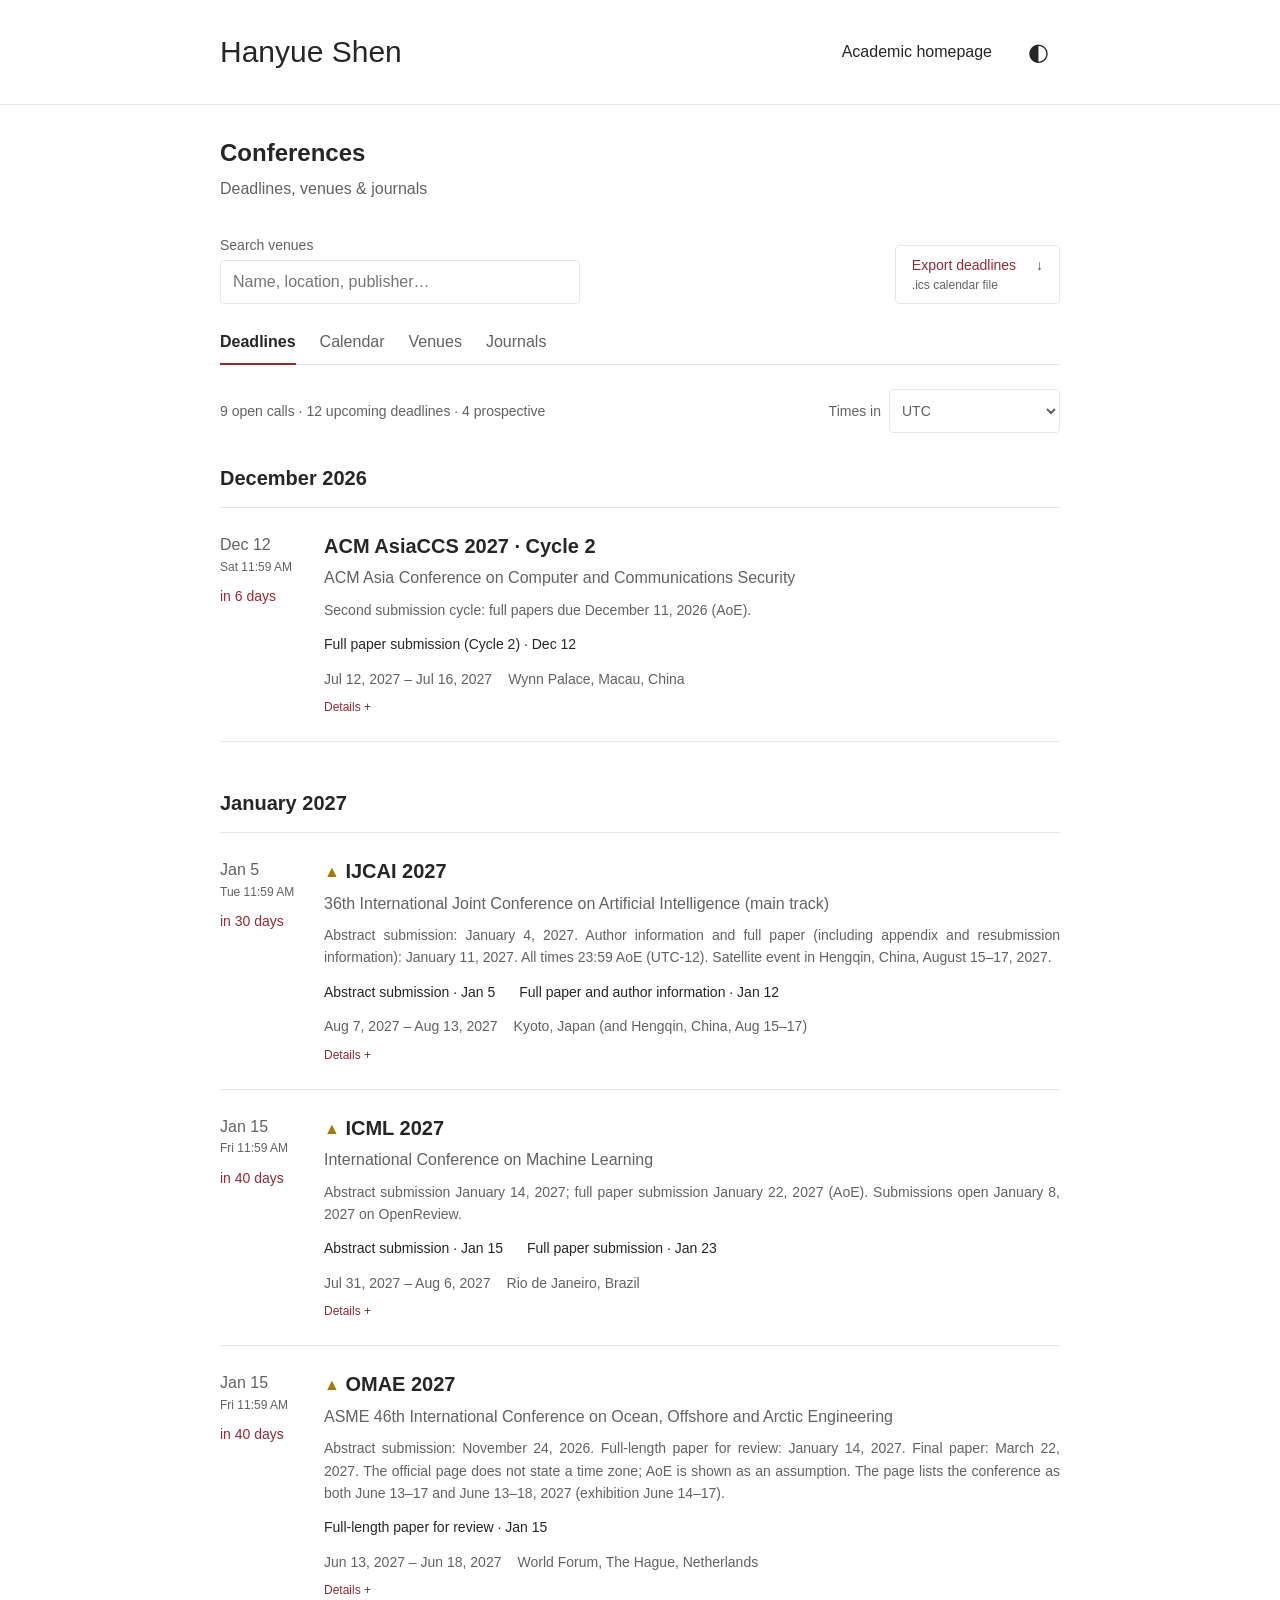
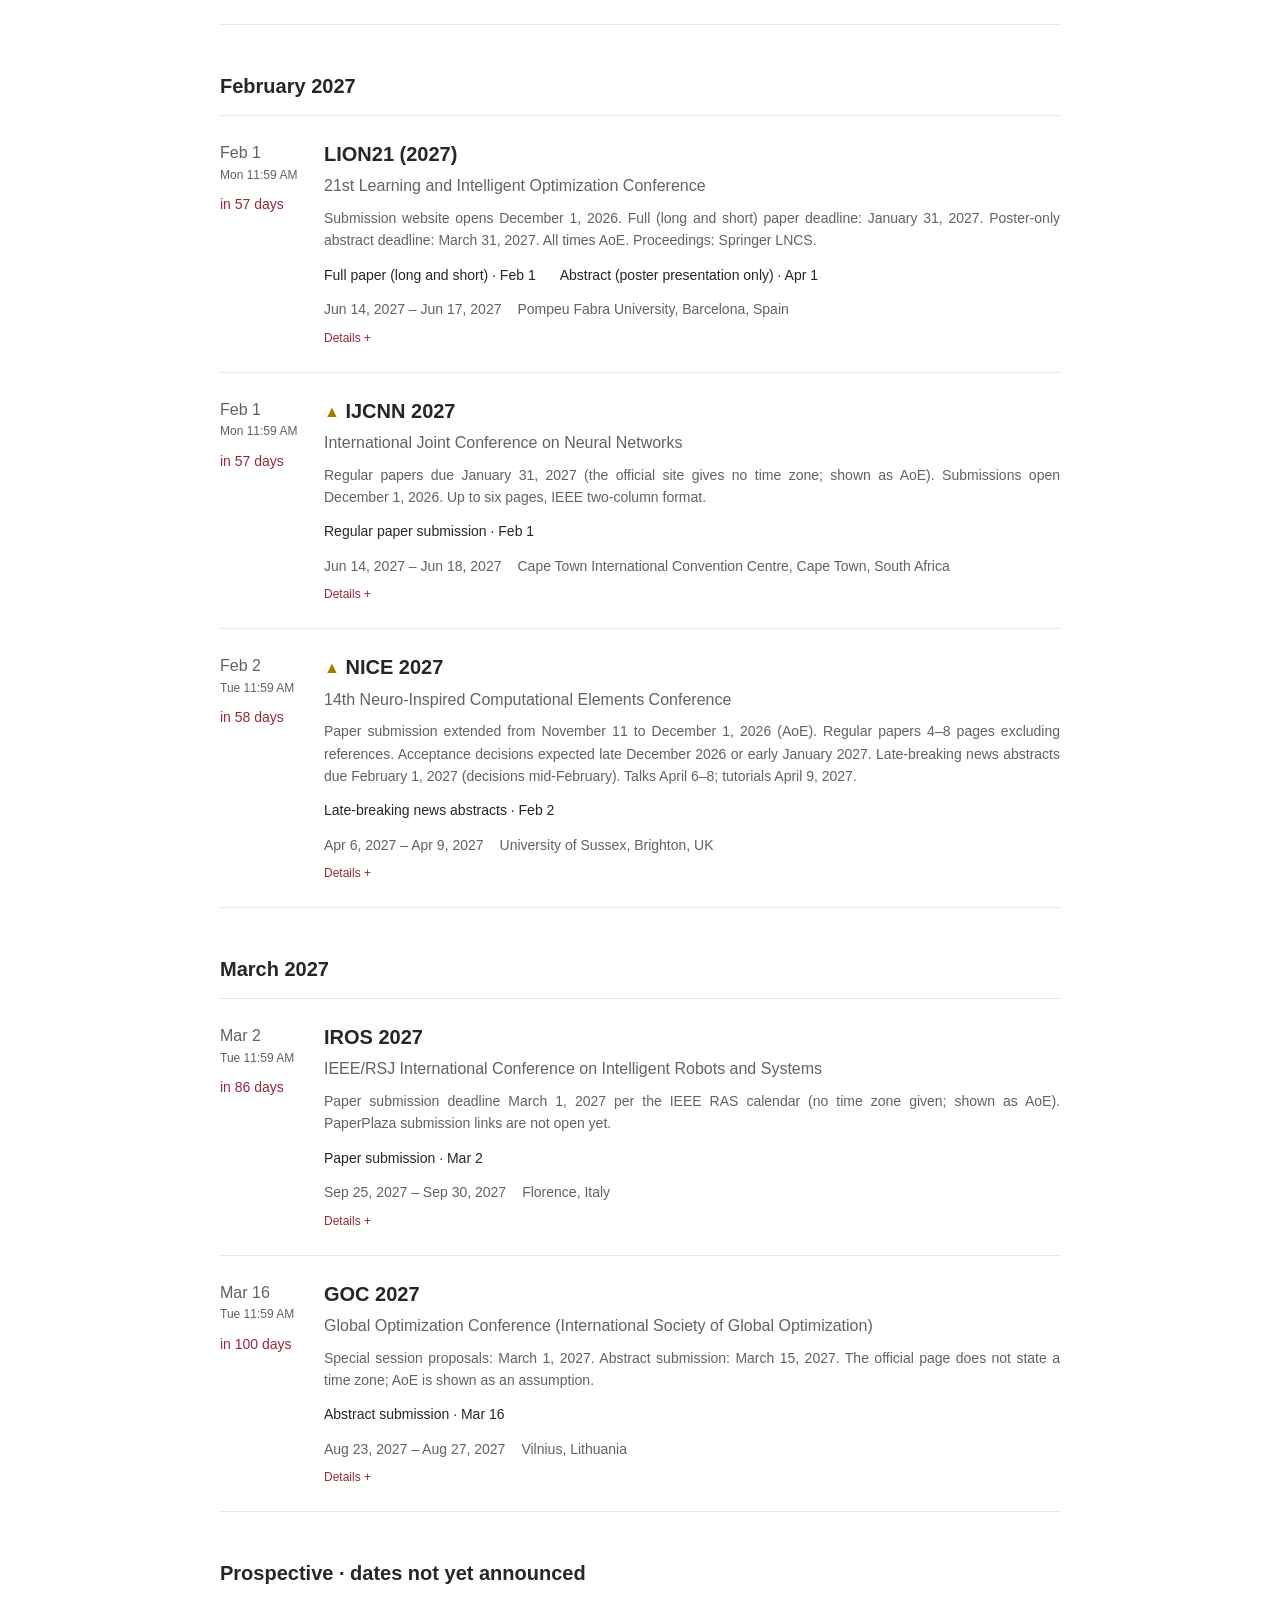
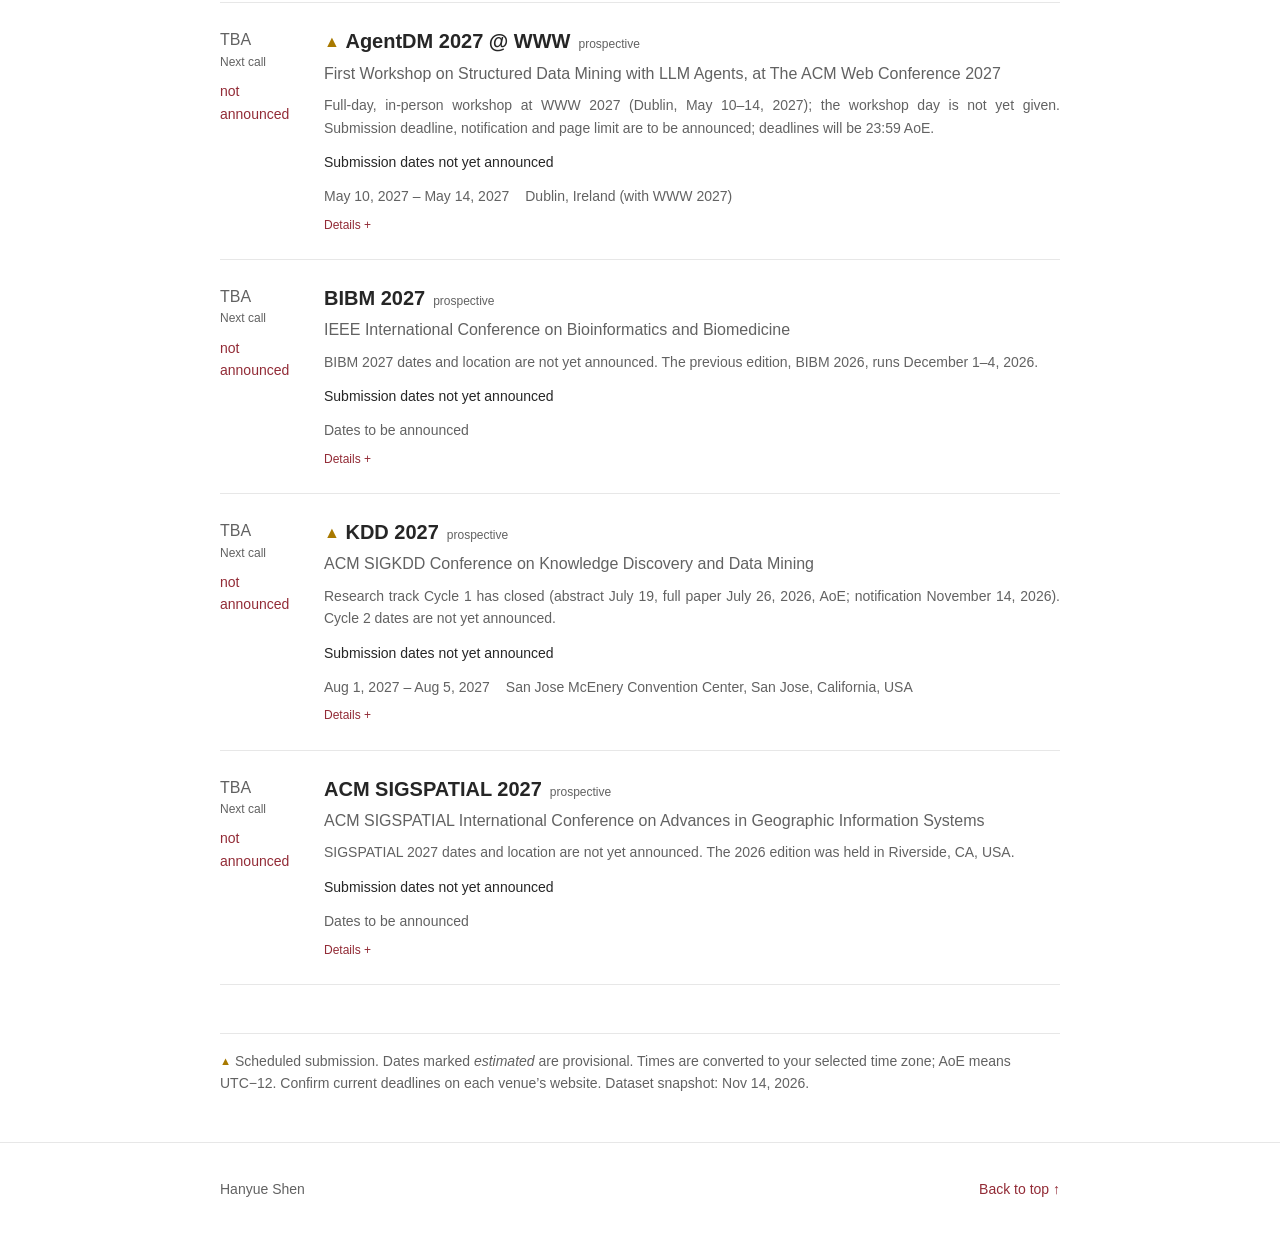
==== conferences/index.html @ 1be2e8c6 "Add ICRA 2027, IROS 2027 and SIGSPATIAL 2027 ICRA 2027 (Seoul, May 24-28, 2027) and IROS 2027 (Flore" ====
<!doctype html>
<html lang="en">
<head>
  <meta charset="utf-8">
  <meta name="viewport" content="width=device-width, initial-scale=1">
  <meta name="robots" content="noindex, nofollow">
  <meta name="description" content="Conference deadlines, a research calendar, and a searchable directory of venues and journals.">
  <title>Conferences · Hanyue Shen</title>
  <link rel="stylesheet" href="../styles.css?v=20261114-26">
  <link rel="stylesheet" href="conferences.css?v=20261114-26">
  <script>try { document.documentElement.dataset.theme = localStorage.getItem('conference-theme') || 'light'; } catch {}</script>
  <script type="module" src="app.js?v=20261114-26"></script>
</head>
<body>
  <a class="skip-link" href="#results">Skip to results</a>
  <header class="site-header">
    <div class="header-inner">
    <a class="site-name" href="../">Hanyue Shen</a>
    <div class="header-actions"><a href="../">Academic homepage</a><button id="theme" class="icon-button" aria-label="Switch to dark mode" title="Change color theme">◐</button></div>
    </div>
  </header>
  <main class="wrap" id="main">
    <div class="page-title"><h1>Conferences</h1><p>Deadlines, venues &amp; journals</p></div>
    <div class="workspace">
      <aside class="directory-controls" aria-label="Search and views">
        <div class="search-control">
        <label class="search-label" for="search">Search venues</label>
        <input id="search" type="search" placeholder="Name, location, publisher…" autocomplete="off">
        </div>
        <nav class="view-tabs" aria-label="Conference views">
          <button data-view="deadlines" aria-pressed="true">Deadlines</button>
          <button data-view="calendar" aria-pressed="false">Calendar</button>
          <button data-view="venues" aria-pressed="false">Venues</button>
          <button data-view="journals" aria-pressed="false">Journals</button>
        </nav>
        <button id="export" class="export-button">Export deadlines <span aria-hidden="true">↓</span><small>.ics calendar file</small></button>
        <p id="export-status" class="small" role="status"></p>
      </aside>
      <section class="results" id="results" aria-label="Conference results" tabindex="-1">
        <div class="result-header"><p id="result-count" role="status">Loading directory…</p><p id="timezone"></p></div>
        <div id="stage"><noscript><p>Enable JavaScript to search this directory and view its calendar.</p></noscript></div>
        <p class="data-note"><span class="planned-mark" aria-hidden="true">▲</span>Scheduled submission. Dates marked <em>estimated</em> are provisional. Times are converted to your selected time zone; AoE means UTC−12. Confirm current deadlines on each venue’s website. <span id="snapshot-date"></span></p>
      </section>
    </div>
  </main>
  <footer class="site-footer"><div class="footer-inner"><span>Hanyue Shen</span><a href="#main">Back to top ↑</a></div></footer>
</body>
</html>
---- styles.css ----
:root {
  --background: #fff;
  --text: #262626;
  --muted: #626262;
  --link: #922b36;
  --link-hover: #621c25;
  --rule: #e7e7e7;
  --accepted: #2e7d4f;
  --accepted-soft: #e6f2ea;
  --bar: #f4e9eb;
  --measure: 840px;
  --font: Optima, Avenir, Calibri, Arial, sans-serif;
  --space-xs: 4px;
  --space-sm: 8px;
  --space-md: 16px;
  --space-lg: 24px;
  --space-xl: 32px;
  --section-gap: 48px;
}

* { box-sizing: border-box; }
html { scroll-padding-top: 32px; }
body {
  margin: 0;
  background: var(--background);
  color: var(--text);
  font-family: var(--font);
  font-size: 17px;
  line-height: 1.6;
  -webkit-font-smoothing: antialiased;
}
a { color: var(--link); text-decoration: none; text-underline-offset: 3px; }
a:hover { color: var(--link-hover); text-decoration: underline; }
a:focus-visible { outline: 2px solid var(--link); outline-offset: 4px; border-radius: 2px; }
p { margin: 0 0 20px; }
strong { font-weight: 600; }
.site-header { border-bottom: 1px solid var(--rule); }
.header-inner {
  width: min(var(--measure), calc(100% - 48px));
  min-height: 104px;
  margin: 0 auto;
  display: flex;
  align-items: center;
  justify-content: space-between;
  gap: 32px;
}
.site-name { color: var(--text); font-size: 30px; line-height: 1.2; white-space: nowrap; }
.site-name:hover { color: var(--text); text-decoration: none; }
nav { display: flex; flex-wrap: wrap; gap: 24px; align-items: center; }
nav a { display: inline-flex; align-items: center; min-height: 44px; color: var(--text); font-size: 16px; }
.content { width: min(var(--measure), calc(100% - 48px)); margin: 0 auto; padding: 32px 0 48px; }
section + section { margin-top: var(--section-gap); }
h2 { margin: 0 0 24px; color: #202020; font-size: 24px; line-height: 1.3; font-weight: 600; }
h3 { margin: 0 0 4px; font-size: 18px; line-height: 1.45; font-weight: 600; }
.about-layout { display: grid; grid-template-columns: 184px minmax(0, 1fr); gap: 40px; align-items: start; padding-top: 8px; }
.profile { text-align: left; font-size: 14px; line-height: 1.6; }
.portrait { display: block; width: 152px; height: 152px; margin: 0 0 var(--space-md); border-radius: 50%; object-fit: cover; }
.affiliation { margin-bottom: 8px; }
.profile-links { margin: 0; white-space: nowrap; }
.profile-links a { display: inline-flex; align-items: center; min-height: 44px; }
.biography p:last-child { margin-bottom: 0; }
.biography p,
.interests > li,
.news-summary,
.news-paper-detail,
.research-entry > p:not(.work-type):not(.resource-links),
.software-list > li {
  text-align: justify;
  text-justify: inter-word;
  hyphens: auto;
}
ul { margin: 0; padding-left: 24px; }
li { padding-left: 0; }
li + li { margin-top: 8px; }
/* Updates timeline: horizontal track, three cards per view, details below. */
.timeline-bar { display: flex; justify-content: space-between; align-items: center; gap: var(--space-md); margin: -8px 0 var(--space-sm); }
.timeline-status { margin: 0; color: var(--muted); font-size: 14px; font-variant-numeric: tabular-nums; }
.timeline-nav { display: flex; gap: var(--space-sm); }
.timeline-arrow { width: 44px; height: 44px; border: 1px solid var(--rule); border-radius: 50%; background: var(--background); color: var(--text); font: inherit; font-size: 22px; line-height: 1; cursor: pointer; transition: border-color .15s, color .15s; }
.timeline-arrow:hover:not(:disabled) { border-color: var(--link); color: var(--link); }
.timeline-arrow:disabled { color: #c4c4c4; cursor: default; }
.timeline-arrow:focus-visible, .timeline-card:focus-visible, .timeline-scroll:focus-visible { outline: 2px solid var(--link); outline-offset: 2px; }
.timeline-scroll { --gap: var(--space-lg); position: relative; overflow-x: auto; scroll-snap-type: x mandatory; scroll-behavior: smooth; overscroll-behavior-x: contain; scrollbar-width: thin; padding-bottom: var(--space-sm); }
.timeline-track { display: flex; gap: var(--gap); list-style: none; margin: 0; padding: 0 0 var(--space-md); }
.timeline-track > li + li { margin-top: 0; }
.timeline-item { position: relative; flex: 0 0 calc((100% - 2 * var(--gap)) / 3); scroll-snap-align: start; padding-top: 22px; }
.timeline-item::before { content: ""; position: absolute; top: 7px; left: 0; right: calc(-1 * var(--gap)); border-top: 2px solid var(--rule); }
.timeline-item:last-child::before { right: 0; }
/* Compact overview strip: linear time, paper milestones, experience bars, view window. */
.overview { display: grid; grid-template-columns: 132px minmax(0, 1fr); column-gap: var(--space-sm); margin: 0 0 30px; }
.ov-labels, .ov-lanes { display: flex; flex-direction: column; gap: 3px; }
.ov-lanes { position: relative; cursor: pointer; touch-action: pan-y; user-select: none; }
.ov-row { position: relative; height: 16px; }
.ov-axis { height: 20px; border-bottom: 1px solid var(--rule); }
.ov-events { height: 24px; }
.ov-label { height: 16px; overflow: hidden; color: var(--muted); font-size: 12px; line-height: 16px; white-space: nowrap; text-overflow: ellipsis; }
.ov-label-axis { height: 20px; }
.ov-labels > .ov-label:nth-child(2) { height: 24px; line-height: 24px; color: var(--text); font-weight: 600; }
.ov-tick { position: absolute; top: 0; bottom: 0; border-left: 1px solid var(--rule); }
.overview.is-dense .ov-tick.is-odd .ov-tick-label { display: none; }
.ov-tick-label { position: absolute; top: 1px; left: 3px; color: var(--muted); font-size: 11px; line-height: 1.4; white-space: nowrap; }
.ov-dot { position: absolute; top: 50%; width: 10px; height: 10px; padding: 0; border: 2px solid var(--muted); border-radius: 50%; background: var(--background); transform: translate(-50%, -50%); cursor: pointer; transition: transform .15s, border-color .15s; z-index: 1; }
.ov-dot::after { content: ""; position: absolute; inset: -6px; }
.ov-dot.in-view { border-color: var(--text); }
.ov-dot.is-accepted { border-color: var(--accepted); background: var(--accepted); }
.ov-dot:hover, .ov-dot:focus-visible { transform: translate(-50%, -50%) scale(1.35); outline: none; }
.ov-dot.is-active { transform: translate(-50%, -50%) scale(1.45); border-color: var(--link); box-shadow: 0 0 0 2px var(--background), 0 0 0 3px var(--link); z-index: 2; }
.ov-dot.is-accepted.is-active { border-color: var(--accepted); box-shadow: 0 0 0 2px var(--background), 0 0 0 3px var(--accepted); }
.ov-bar { position: absolute; top: 3px; height: 10px; border-radius: 5px; background: var(--link); opacity: .55; }
.ov-bar.starts-earlier { border-top-left-radius: 0; border-bottom-left-radius: 0; }
.ov-bar.is-ongoing { border-top-right-radius: 0; border-bottom-right-radius: 0; background: linear-gradient(to right, var(--link) 70%, rgba(146, 43, 54, 0)); }
.ov-today { position: absolute; top: 0; bottom: 0; border-left: 2px dotted var(--link); pointer-events: none; }
.ov-today::after { content: "Today"; position: absolute; bottom: -17px; left: -15px; color: var(--link); font-size: 11px; font-weight: 600; }
.ov-brush { position: absolute; top: 0; bottom: 0; border: 1px solid rgba(146, 43, 54, .35); border-radius: 4px; background: rgba(146, 43, 54, .07); pointer-events: none; transition: left .2s, width .2s; }
.timeline-card { display: flex; flex-direction: column; gap: var(--space-xs); width: 100%; height: 100%; padding: 0 0 var(--space-sm); border: 0; background: none; color: var(--text); font: inherit; text-align: left; cursor: pointer; }
.timeline-dot { position: absolute; top: 2px; left: 0; width: 12px; height: 12px; border: 2px solid var(--muted); border-radius: 50%; background: var(--background); transition: background .15s, border-color .15s, transform .15s; }
.timeline-date { color: var(--muted); font-size: 14px; font-variant-numeric: tabular-nums; }
.timeline-title { font-size: 16px; font-weight: 600; line-height: 1.4; }
.timeline-excerpt { display: -webkit-box; -webkit-box-orient: vertical; -webkit-line-clamp: 3; overflow: hidden; color: var(--muted); font-size: 14px; line-height: 1.5; }
.timeline-more { margin-top: auto; padding-top: var(--space-xs); color: var(--link); font-size: 14px; }
.timeline-card:hover .timeline-title { color: var(--link-hover); }
.timeline-card:hover .timeline-dot { border-color: var(--link); }
.timeline-card.is-active .timeline-dot { border-color: var(--link); background: var(--link); transform: scale(1.15); }
.timeline-card.is-active .timeline-title { color: var(--link); }
.timeline-card.is-active .timeline-more { visibility: hidden; }
.timeline-card.is-accepted .timeline-dot { top: -1px; width: 18px; height: 18px; border-color: var(--accepted); background: var(--accepted); color: #fff; font-size: 11px; font-weight: 700; line-height: 14px; text-align: center; }
.timeline-card.is-accepted.is-active .timeline-dot { background: var(--accepted); box-shadow: 0 0 0 3px var(--background), 0 0 0 5px var(--accepted); transform: none; }
.accepted-badge { display: inline-flex; align-items: center; gap: 4px; padding: 1px 8px; border-radius: 999px; background: var(--accepted-soft); color: var(--accepted); font-size: 13px; font-weight: 600; }
.accepted-badge::before { content: "✓"; }
.timeline-card.is-scheduled .timeline-dot { border-style: dashed; }
.timeline-card.is-scheduled .timeline-date::after { content: " · scheduled"; }
.ov-dot.is-scheduled { border-style: dashed; background: transparent; }
.scheduled-badge { display: inline-flex; align-items: center; padding: 1px 8px; border: 1px dashed var(--muted); border-radius: 999px; color: var(--muted); font-size: 13px; font-weight: 600; }
.timeline-detail { margin-top: var(--space-sm); padding-top: var(--space-lg); border-top: 1px solid var(--rule); }
.news-date { color: var(--muted); font-size: 14px; font-variant-numeric: tabular-nums; white-space: nowrap; }
.news-body { min-width: 0; }
.news-header { display: flex; flex-wrap: wrap; justify-content: space-between; align-items: center; gap: 0 var(--space-md); min-height: 44px; margin-bottom: var(--space-xs); }
.news-heading { display: flex; flex-wrap: wrap; align-items: baseline; gap: 0 var(--space-md); }
.news-header h3 { margin: 0; font-size: 20px; line-height: 1.4; }
.news-header > a { display: inline-flex; align-items: center; min-height: 44px; font-size: 14px; white-space: nowrap; }
.news-summary { margin: 0; font-size: 16px; }
.news-paper { margin-top: var(--space-md); padding-left: var(--space-md); border-left: 2px solid var(--rule); }
.news-figure { margin: var(--space-md) 0 0; }
.news-figure img { display: block; width: 100%; height: auto; border-radius: 4px; }
.news-figure figcaption { margin-top: var(--space-xs); color: var(--muted); font-size: 14px; }
.news-paper + .news-paper { margin-top: var(--space-lg); }
.news-paper-title { margin: 0; font-size: 16px; font-weight: 600; line-height: 1.5; }
.news-paper-detail { margin: var(--space-xs) 0 0; font-size: 15px; }
.news-paper-reference { margin: var(--space-xs) 0 0; color: var(--muted); font-size: 14px; }
.news-doi { margin: var(--space-sm) 0 0; font-size: 14px; color: var(--muted); overflow-wrap: anywhere; }
.news-resources { display: flex; flex-wrap: wrap; column-gap: var(--space-lg); row-gap: 0; list-style: none; padding: 0; margin: 0; }
.news-resources > li, .news-resources > li + li { margin: 0; padding: 0; }
.news-resources a { display: inline-flex; align-items: center; min-height: 44px; font-size: 14px; }
.news-empty { color: var(--muted); margin: 0; }
.research-entry + .research-entry { margin-top: var(--space-xl); }
.work-type { color: var(--muted); font-size: 15px; margin: 0 0 8px; }
.research-entry > p:not(.work-type) { margin-bottom: 8px; }
.resource-links { font-size: 16px; }
.resource-links a { display: inline-flex; align-items: center; min-height: 44px; }
.software-list li + li { margin-top: 12px; }
.contact-list { margin: 0; }
.contact-list > div { display: flex; gap: 16px; margin: 0 0 8px; }
.contact-list dt { flex: 0 0 104px; }
.contact-list dd { margin: 0; overflow-wrap: anywhere; }
.site-footer { border-top: 1px solid var(--rule); color: var(--muted); font-size: 14px; }
.site-footer > div { width: min(var(--measure), calc(100% - 48px)); margin: 0 auto; padding: 24px 0 32px; }
.visually-hidden { position: absolute; width: 1px; height: 1px; padding: 0; margin: -1px; overflow: hidden; clip-path: inset(50%); white-space: nowrap; border: 0; }
.skip-link { position: fixed; top: 8px; left: 8px; transform: translateY(-160%); padding: 8px 16px; background: var(--background); border: 1px solid var(--link); z-index: 2; }
.skip-link:focus { transform: translateY(0); }

@media (max-width: 640px) {
  body { font-size: 16px; }
  .header-inner { min-height: 0; flex-direction: column; align-items: flex-start; gap: 8px; padding: 24px 0 8px; }
  .site-name { font-size: 28px; }
  nav { column-gap: 16px; row-gap: 0; }
  nav a { font-size: 15px; }
  .content { padding-top: 24px; }
  .about-layout { grid-template-columns: 1fr; gap: 24px; padding-top: 0; }
  .profile { display: grid; grid-template-columns: 96px minmax(0, 1fr); column-gap: 16px; text-align: left; align-items: center; }
  .portrait { width: 96px; height: 96px; grid-row: 1 / 3; margin: 0; }
  .affiliation { margin: 0; font-size: 13px; }
  .profile-links { font-size: 14px; }
  h2 { margin-bottom: 20px; font-size: 23px; }
  section + section { margin-top: 32px; }
  .timeline-scroll { --gap: var(--space-md); }
  .overview { grid-template-columns: 84px minmax(0, 1fr); }
  .ov-label { font-size: 11px; }
  .timeline-item { flex-basis: 78%; }
  .news-header { display: block; }
  .news-header h3 { font-size: 18px; }
  .news-paper { padding-left: var(--space-sm); }
  .news-resources { column-gap: var(--space-md); }
  .contact-list > div { flex-direction: column; gap: 0; margin-bottom: 16px; }
  .contact-list dt { flex: auto; color: var(--muted); font-size: 14px; }
  .resource-links a, .contact-list dd a { display: inline-flex; align-items: center; min-height: 44px; }
}

@media print {
  body { font-size: 11pt; }
  .header-inner, .content, .site-footer > div { width: 100%; }
  .header-inner { min-height: 64px; }
  nav, .skip-link { display: none; }
  section + section { margin-top: 24px; }
  .research-entry, .timeline-detail, .contact-list { break-inside: avoid; }
  .timeline-bar { display: none; }
  .timeline-scroll { overflow: visible; }
  .timeline-track { flex-wrap: wrap; }
  .overview { display: none; }
  a { color: var(--text); text-decoration: underline; }
}
---- conferences/conferences.css ----
/* Shared typography, palette, and page width come from ../styles.css. */
:root {
  color-scheme: light;
  --bg: var(--background); --ink: var(--text); --line: var(--rule);
  --accent: var(--link); --soft: #f6f6f6; --hover: #fafafa;
  --s1: 4px; --s2: 8px; --s3: 12px; --s4: 16px;
  --s5: 24px; --s6: 32px; --s7: 48px; --s8: 64px;
  --gold: #a87900;
}
:root[data-theme="dark"] {
  color-scheme: dark;
  --background: #1c1c1c; --text: #e7e7e7; --muted: #b4b4b4;
  --rule: #414141; --link: #e7a2a8; --link-hover: #f0c2c6;
  --soft: #282828; --hover: #242424;
  --gold: #e0b43c;
}
.planned-mark { color: var(--gold); margin-right: 0.35em; font-size: 0.8em; vertical-align: 0.08em; }
button, input, select { font: inherit; color: inherit; }
button { cursor: pointer; background: none; border: 0; }
button:disabled { opacity: .45; cursor: default; }
button, select, input[type="search"] { min-height: 44px; }
button:focus-visible, input:focus-visible, select:focus-visible, summary:focus-visible { outline: 2px solid var(--accent); outline-offset: 4px; }
[hidden] { display: none !important; }
.wrap { width: min(var(--measure), calc(100% - 48px)); margin-inline: auto; }
.header-actions { display: flex; align-items: center; gap: var(--s5); font-size: 16px; }
.header-actions > a { display: inline-flex; align-items: center; min-height: 44px; color: var(--ink); }
.icon-button { width: 44px; font-size: 24px; border-radius: 50%; }
.icon-button:hover { background: var(--soft); }
.page-title { padding: var(--s6) 0; }
h1 { margin: 0 0 var(--s2); font-size: 24px; line-height: 1.3; font-weight: 600; }
.page-title p { margin: 0; color: var(--muted); font-size: 16px; }
.workspace { min-width: 0; }
.directory-controls { display: grid; grid-template-columns: minmax(0,1fr) auto; gap: var(--s4) var(--s5); align-items: end; }
.search-control { max-width: 360px; min-width: 0; }
.search-label { display: block; color: var(--muted); font-size: 14px; margin-bottom: var(--s1); }
input[type="search"] { width: 100%; min-width: 0; background: var(--bg); border: 1px solid var(--line); border-radius: 4px; padding: var(--s2) var(--s3); font-size: 16px; }
.view-tabs { grid-row: 2; grid-column: 1 / -1; display: flex; flex-wrap: wrap; gap: var(--s5); border-bottom: 1px solid var(--line); }
.view-tabs button { position: relative; padding: 0; color: var(--muted); font-size: 16px; }
.view-tabs button[aria-pressed="true"] { color: var(--ink); font-weight: 600; }
.view-tabs button[aria-pressed="true"]::after { content: ''; position: absolute; height: 2px; bottom: -1px; inset-inline: 0; background: var(--accent); }
.text-button { padding: 0; color: var(--accent); text-decoration: underline; text-underline-offset: 4px; }
.export-button { grid-row: 1; grid-column: 2; border: 1px solid var(--line); border-radius: 4px; padding: var(--s2) var(--s4); color: var(--accent); text-align: left; font-size: 14px; }
.export-button:hover { border-color: var(--accent); }
.export-button > span { margin-left: var(--s4); }
.export-button small { display: block; color: var(--muted); font-size: 12px; }
#export-status { grid-column: 1 / -1; margin: 0; }
#export-status:empty { display: none; }
.small { color: var(--muted); font-size: 14px; }
.results { padding: var(--s5) 0 var(--s7); min-width: 0; }
.result-header { display: flex; flex-wrap: wrap; align-items: center; justify-content: space-between; gap: var(--s2) var(--s4); margin-bottom: var(--s6); }
.result-header p { margin: 0; color: var(--muted); font-size: 14px; }
#timezone { display: flex; align-items: center; gap: var(--s2); }
#timezone select { max-width: 224px; min-width: 0; background: var(--bg); border: 1px solid var(--line); border-radius: 4px; padding: var(--s2); font-size: 14px; }
h2 { color: var(--ink); font-size: 20px; line-height: 1.3; font-weight: 600; }
.month-heading { margin: var(--s7) 0 0; padding-bottom: var(--s4); border-bottom: 1px solid var(--line); }
.month-heading:first-child { margin-top: 0; }
.entry { border-bottom: 1px solid var(--line); }
.entry > summary { display: grid; grid-template-columns: 80px minmax(0,1fr); gap: var(--s3) var(--s5); padding: var(--s5) 0; cursor: pointer; list-style: none; }
.entry > summary::-webkit-details-marker { display: none; }
.entry > summary:hover, .entry[open] > summary { background: var(--hover); }
.deadline-date { grid-row: 1 / 4; color: var(--muted); font-size: 16px; line-height: 1.6; font-variant-numeric: tabular-nums; }
.deadline-time { display: block; font-size: 12px; }
.countdown { display: block; margin-top: var(--s2); font-size: 14px; color: var(--accent); }
.venue-identity, .milestones, .event-meta { grid-column: 2; min-width: 0; }
.venue-name { display: inline; font-size: 20px; line-height: 1.4; font-weight: 600; }
.venue-full { display: block; color: var(--muted); font-size: 16px; margin-top: var(--s1); }
.venue-identity > p { margin: var(--s2) 0 0; text-align: justify; text-justify: inter-word; hyphens: auto; }
.estimate { margin-left: var(--s2); color: var(--muted); font-size: 12px; font-weight: 400; white-space: nowrap; }
.milestones { display: flex; flex-wrap: wrap; gap: var(--s1) var(--s5); font-size: 14px; }
.event-meta { color: var(--muted); font-size: 14px; }
.event-meta em { display: inline; margin-left: var(--s4); font-style: normal; }
.expand-hint { display: block; margin-top: var(--s2); color: var(--accent); font-size: 12px; }
.entry[open] .expand-hint { display: none; }
.entry-details { padding: 0 0 var(--s5) 104px; }
.detail-links { display: flex; flex-wrap: wrap; gap: 0 var(--s5); font-size: 14px; }
.detail-links a, .detail-links button { display: inline-flex; align-items: center; min-height: 44px; padding: 0; color: var(--accent); }
.detail-table { width: 100%; border-collapse: collapse; margin-bottom: var(--s2); font-size: 14px; text-align: left; }
.detail-table th, .detail-table td { padding: var(--s3) var(--s3) var(--s3) 0; border-bottom: 1px solid var(--line); vertical-align: top; }
.detail-table th { color: var(--muted); font-weight: 400; }
.detail-table .closed { color: var(--muted); }
.detail-status { margin: var(--s2) 0; color: var(--muted); font-size: 14px; }
.directory-entry { padding: var(--s5) 0; border-bottom: 1px solid var(--line); }
.directory-entry:first-child { padding-top: 0; }
.directory-entry h2 { margin: 0; font-size: 20px; }
.directory-entry > p { margin: var(--s2) 0; }
.edition-list { display: grid; gap: var(--s3); margin-top: var(--s4); }
.edition-line { display: flex; flex-wrap: wrap; align-items: baseline; gap: 0 var(--s4); font-size: 14px; }
.edition-line a { display: inline-flex; align-items: center; min-height: 44px; }
.edition-line span, .journal-meta { color: var(--muted); font-size: 14px; }
.calendar-toolbar { display: flex; flex-wrap: wrap; align-items: center; justify-content: space-between; gap: var(--s3); margin-bottom: var(--s5); }
.calendar-toolbar h2 { margin: 0; font-size: 24px; }
.calendar-controls { display: flex; gap: var(--s2); }
.calendar-controls button { min-width: 44px; padding: var(--s2) var(--s3); border: 1px solid var(--line); border-radius: 4px; }
.calendar-grid { display: grid; grid-template-columns: repeat(7,minmax(0,1fr)); border-left: 1px solid var(--line); border-top: 1px solid var(--line); }
.weekday { padding: var(--s3) 0; text-align: center; font-size: 12px; background: var(--soft); }
.calendar-day { min-width: 0; min-height: 96px; padding: var(--s2); border-right: 1px solid var(--line); border-bottom: 1px solid var(--line); font-size: 14px; }
.calendar-day.outside { background: var(--hover); color: var(--muted); }
.calendar-day.today > .day-number { color: var(--bg); background: var(--accent); padding: var(--s1); border-radius: 4px; }
.calendar-event { display: block; margin-top: var(--s1); padding: var(--s1) 0; color: var(--accent); font-size: 12px; line-height: 1.3; overflow-wrap: anywhere; }
.calendar-event.conference-event { color: var(--muted); border-left: 2px solid var(--muted); padding-left: var(--s1); }
.calendar-legend { margin: var(--s3) 0 var(--s5); color: var(--muted); font-size: 14px; }
.calendar-legend span { color: var(--accent); }
.agenda { list-style: none; padding: 0; }
.agenda li { display: grid; grid-template-columns: 104px minmax(0,1fr); gap: var(--s4); margin: 0; padding: var(--s3) 0; border-bottom: 1px solid var(--line); font-size: 14px; }
.agenda li > time { color: var(--muted); font-variant-numeric: tabular-nums; }
.agenda .agenda-kind { margin-left: var(--s2); color: var(--muted); }
.agenda a, .directory-entry h2 a { display: inline-flex; align-items: center; min-height: 44px; }
.empty { padding: var(--s7) var(--s4); border: 1px dashed var(--line); text-align: center; }
.empty h2 { margin: 0 0 var(--s2); }
.empty p { margin-bottom: var(--s4); }
.data-note { margin: var(--s7) 0 0; padding-top: var(--s4); border-top: 1px solid var(--line); color: var(--muted); font-size: 14px; }
.site-footer .footer-inner { display: flex; justify-content: space-between; align-items: center; gap: var(--s5); }
.footer-inner a { display: inline-flex; align-items: center; min-height: 44px; }
@media (max-width: 640px) {
  .header-actions { width: 100%; justify-content: space-between; font-size: 15px; }
  .page-title { padding: var(--s5) 0; }
  .directory-controls { grid-template-columns: 1fr; gap: var(--s4); }
  .search-control { max-width: none; }
  .export-button { grid-row: 3; grid-column: 1; justify-self: start; }
  .export-button small { display: inline; margin-left: var(--s3); }
  .view-tabs { justify-content: space-between; gap: var(--s2); }
  .view-tabs button { font-size: 15px; }
  .result-header { align-items: start; margin-bottom: var(--s5); }
  .entry > summary { grid-template-columns: minmax(0,1fr); gap: var(--s3); }
  .deadline-date { grid-row: auto; font-size: 14px; }
  .deadline-time, .countdown { display: inline; margin-left: var(--s3); }
  .venue-identity, .milestones, .event-meta { grid-column: 1; }
  .venue-name { font-size: 18px; }
  .venue-full { font-size: 15px; }
  .event-meta em { display: block; margin-left: 0; }
  .entry-details { padding-left: 0; }
  .detail-table { table-layout: fixed; font-size: 12px; }
  .detail-table th:nth-child(1) { width: 28%; }
  .detail-table th:nth-child(2) { width: 32%; }
  .detail-table th:nth-child(3) { width: 40%; }
  .detail-table td, .detail-table th { overflow-wrap: anywhere; }
  .calendar-day { min-height: 72px; padding: var(--s1); }
  .calendar-event { font-size: 10px; }
  .agenda li { grid-template-columns: 80px minmax(0,1fr); }
}
@media (prefers-reduced-motion: no-preference) {
  button, a, summary { transition: color .15s, background-color .15s, border-color .15s; }
}
@media print {
  .wrap { width: 100%; }
  .directory-controls, .header-actions, .calendar-controls { display: none; }
  .entry, .directory-entry { break-inside: avoid; }
}
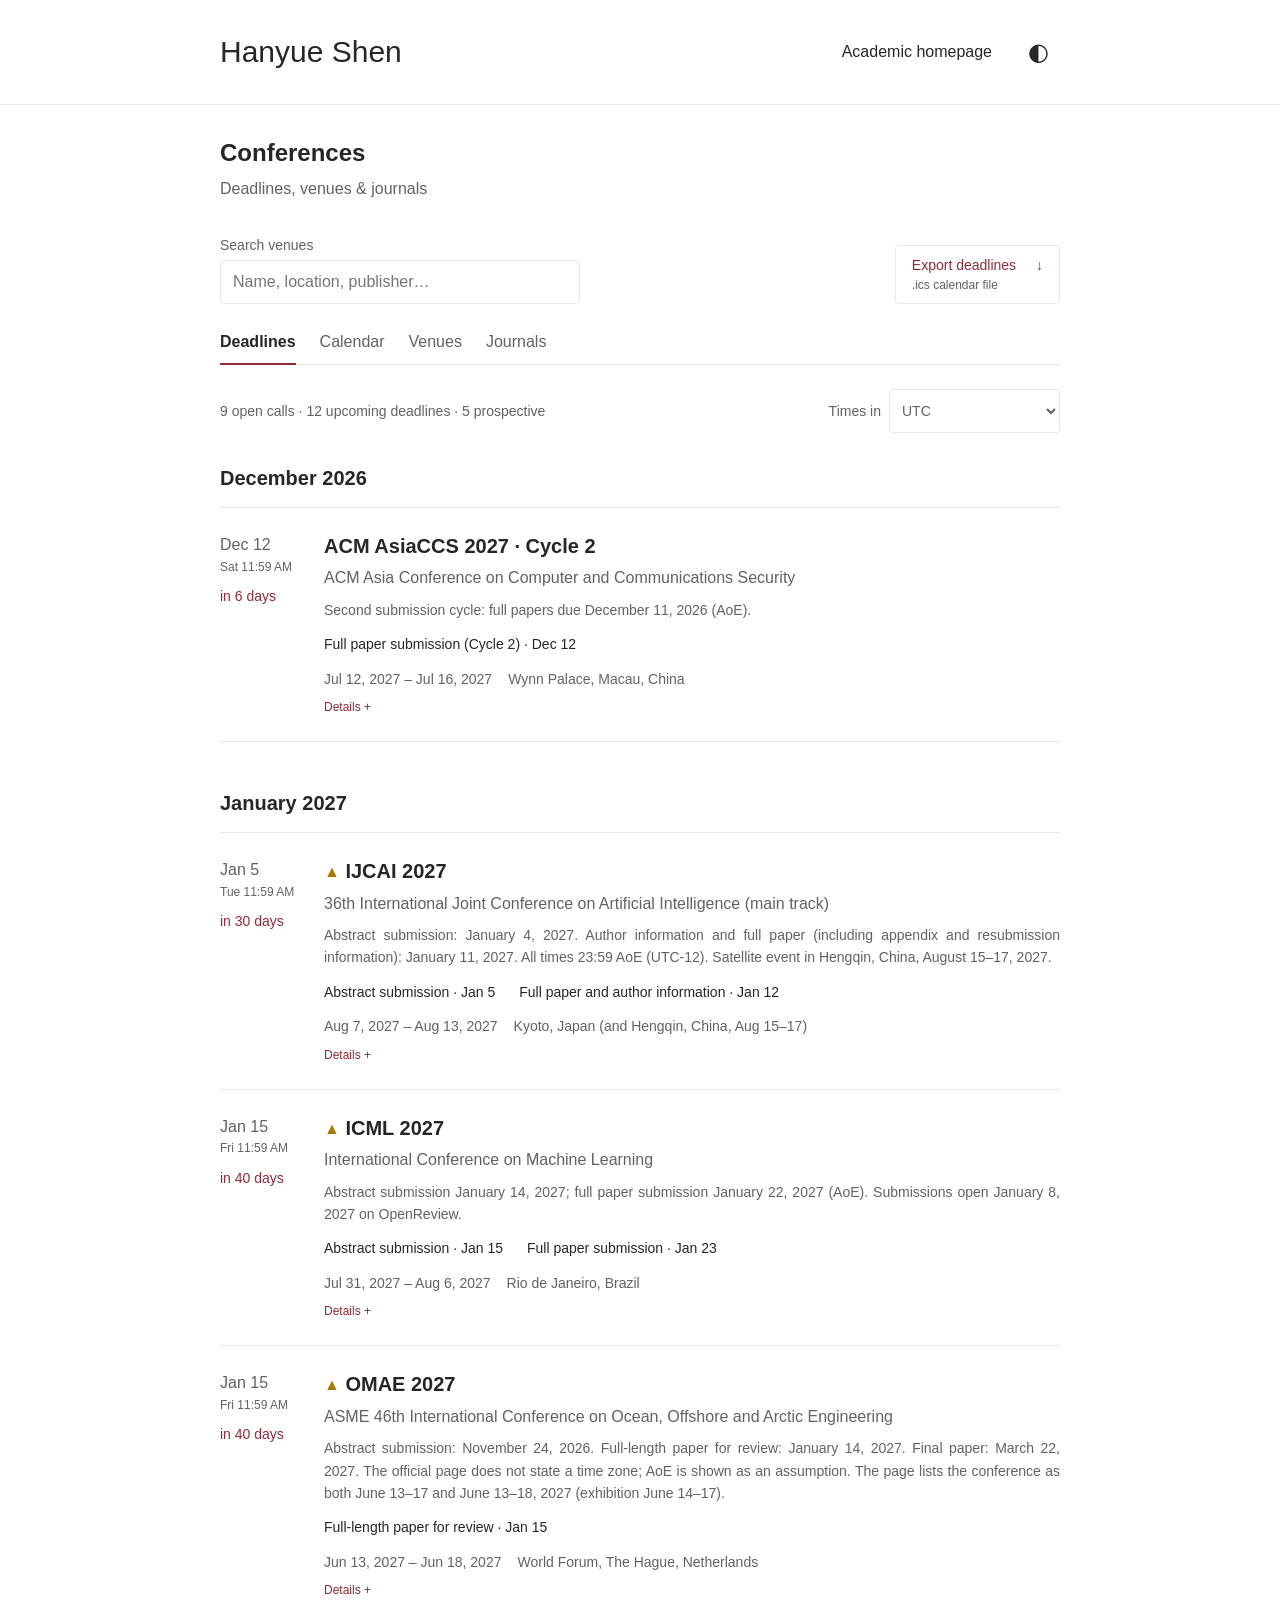
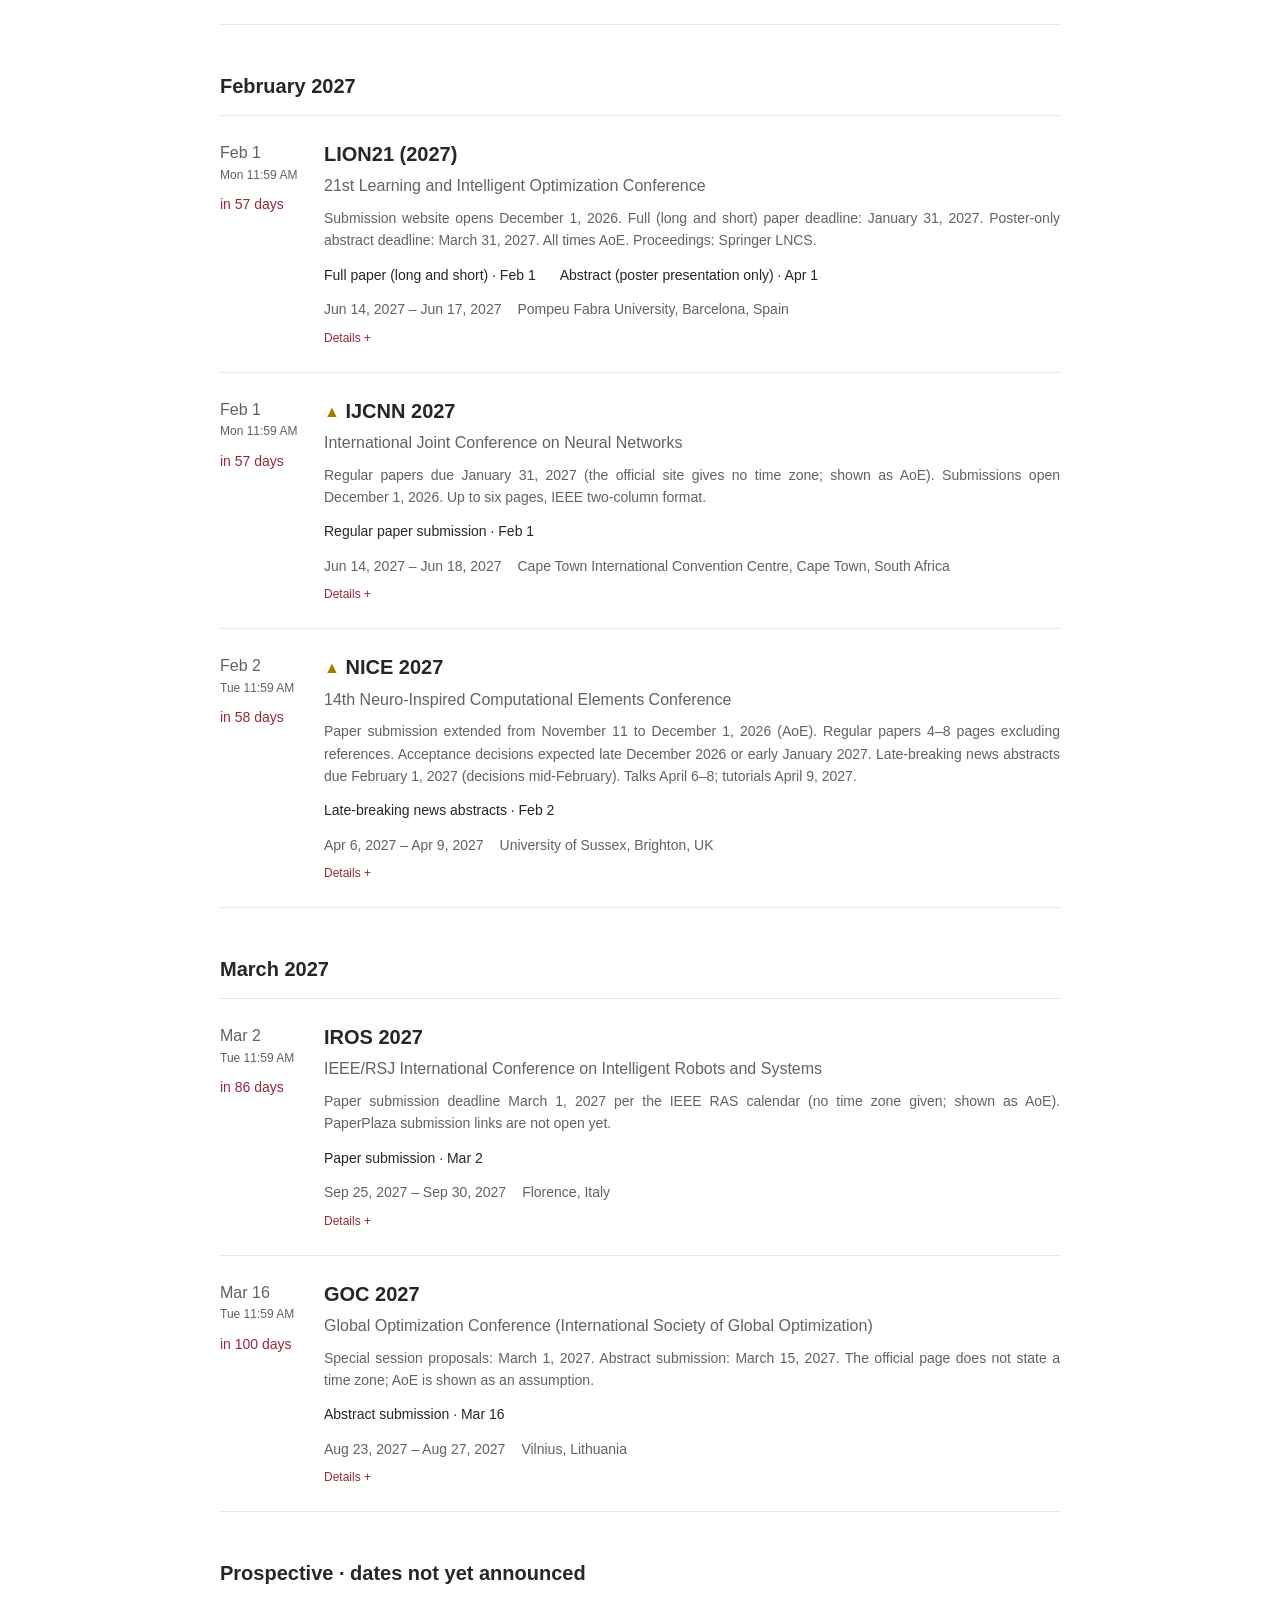
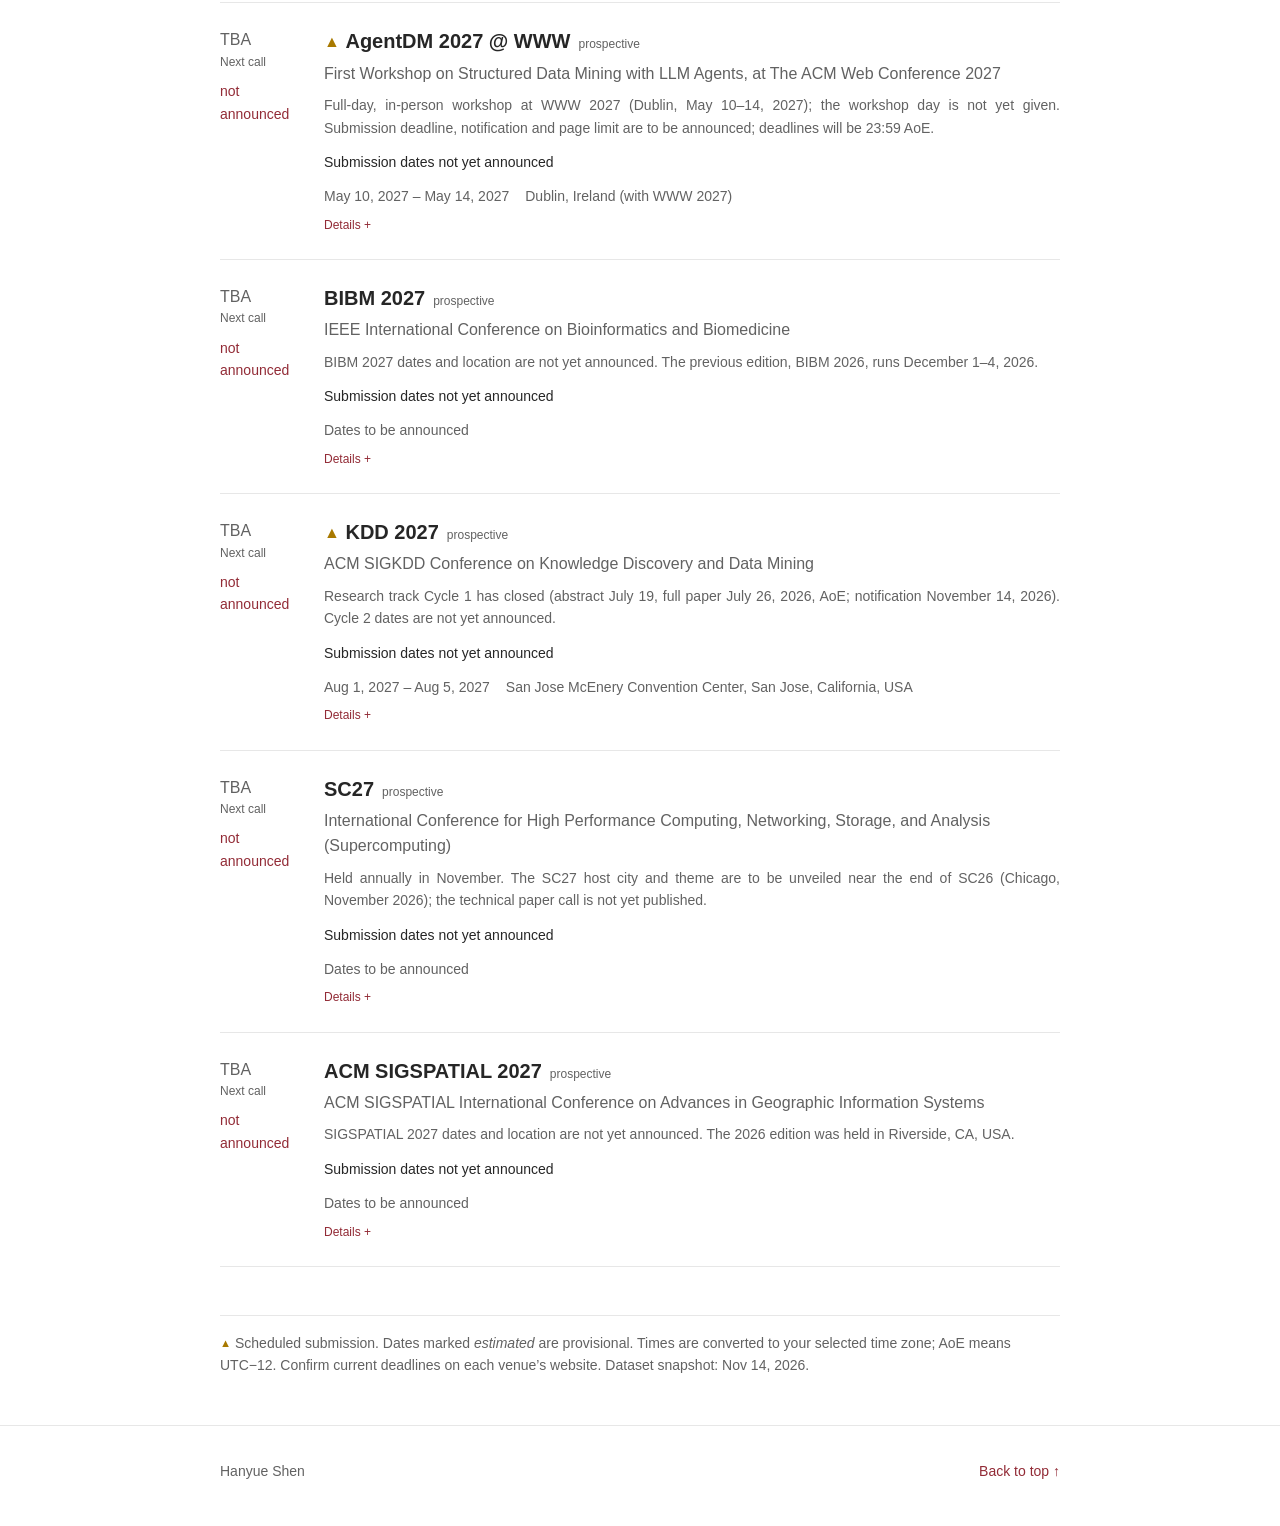
==== commit eeb5e05e: "Add SC27 as a prospective conference Co-Authored-By: Claude Opus 5.5 <noreply@anthropic.com>" ====
--- a/conferences/index.html
+++ b/conferences/index.html
@@ -6,10 +6,10 @@
   <meta name="robots" content="noindex, nofollow">
   <meta name="description" content="Conference deadlines, a research calendar, and a searchable directory of venues and journals.">
   <title>Conferences · Hanyue Shen</title>
-  <link rel="stylesheet" href="../styles.css?v=20261114-26">
-  <link rel="stylesheet" href="conferences.css?v=20261114-26">
+  <link rel="stylesheet" href="../styles.css?v=20261114-29">
+  <link rel="stylesheet" href="conferences.css?v=20261114-29">
   <script>try { document.documentElement.dataset.theme = localStorage.getItem('conference-theme') || 'light'; } catch {}</script>
-  <script type="module" src="app.js?v=20261114-26"></script>
+  <script type="module" src="app.js?v=20261114-29"></script>
 </head>
 <body>
   <a class="skip-link" href="#results">Skip to results</a>
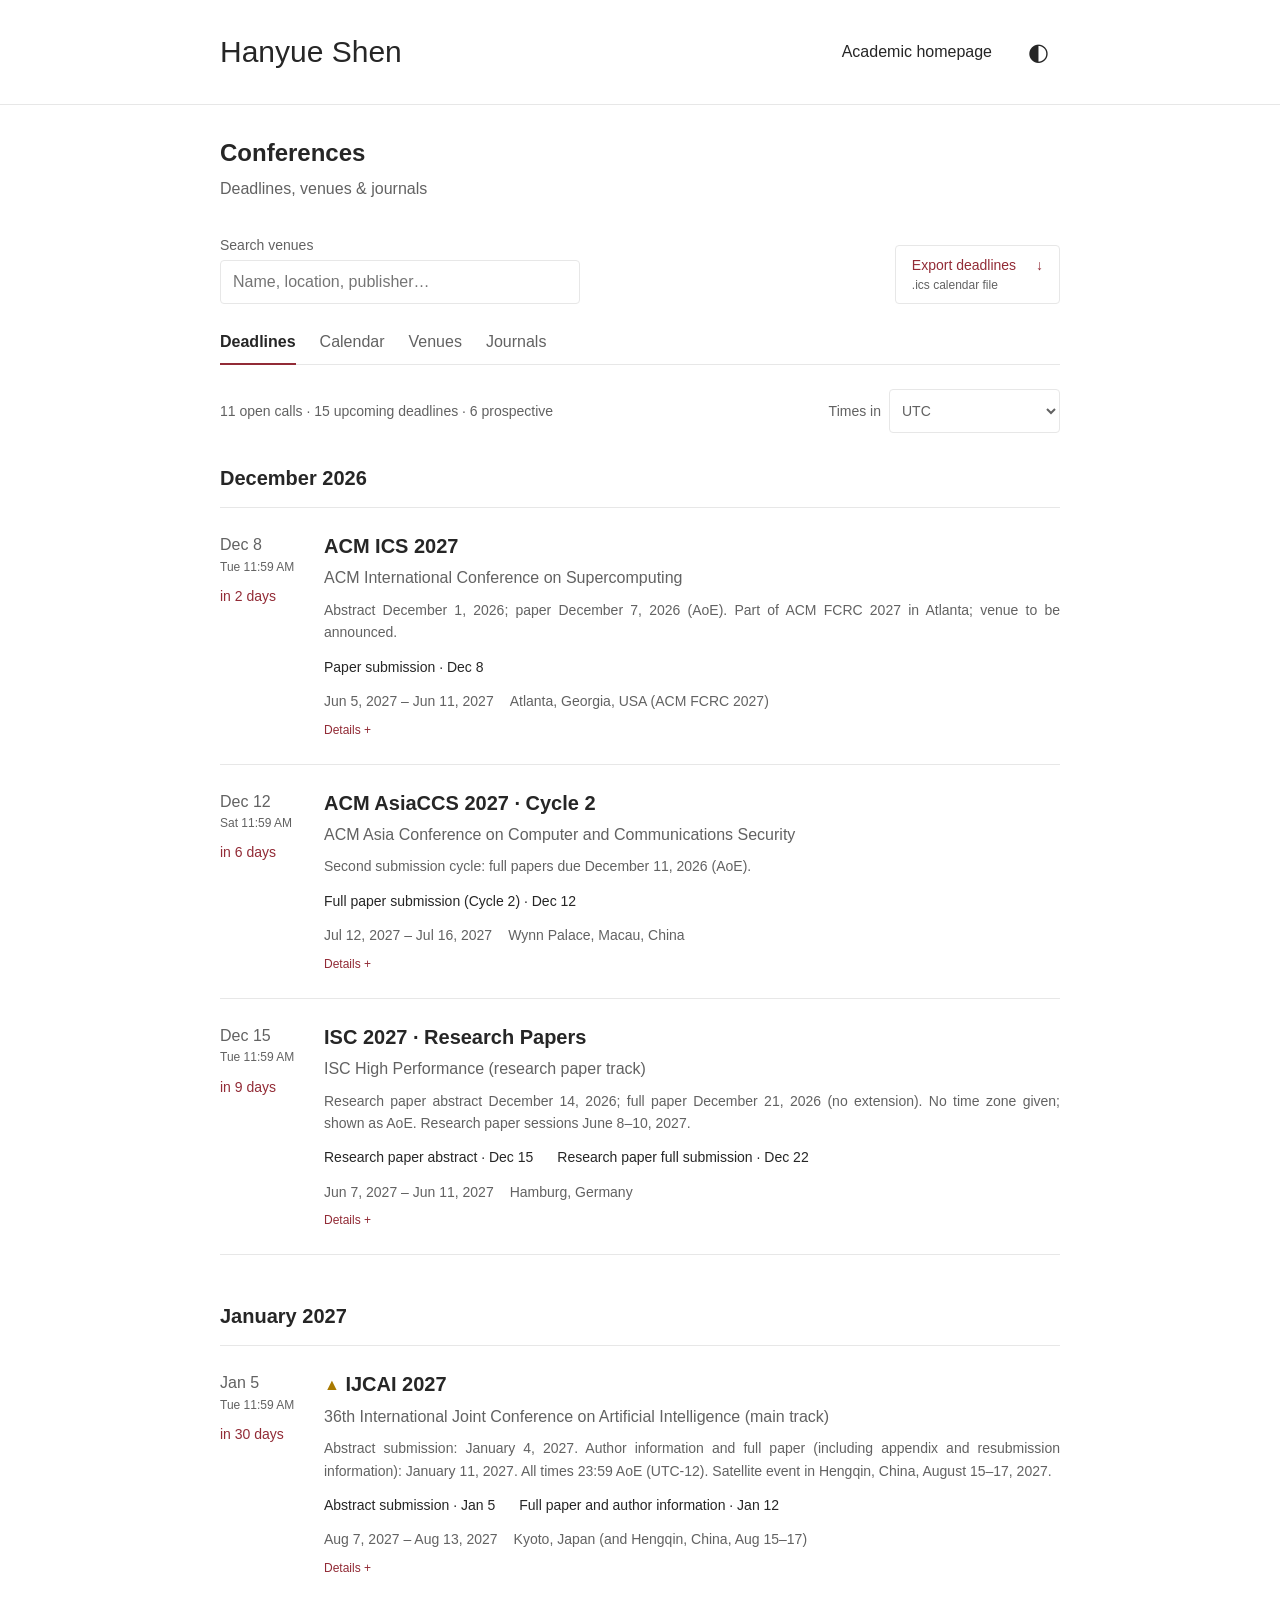
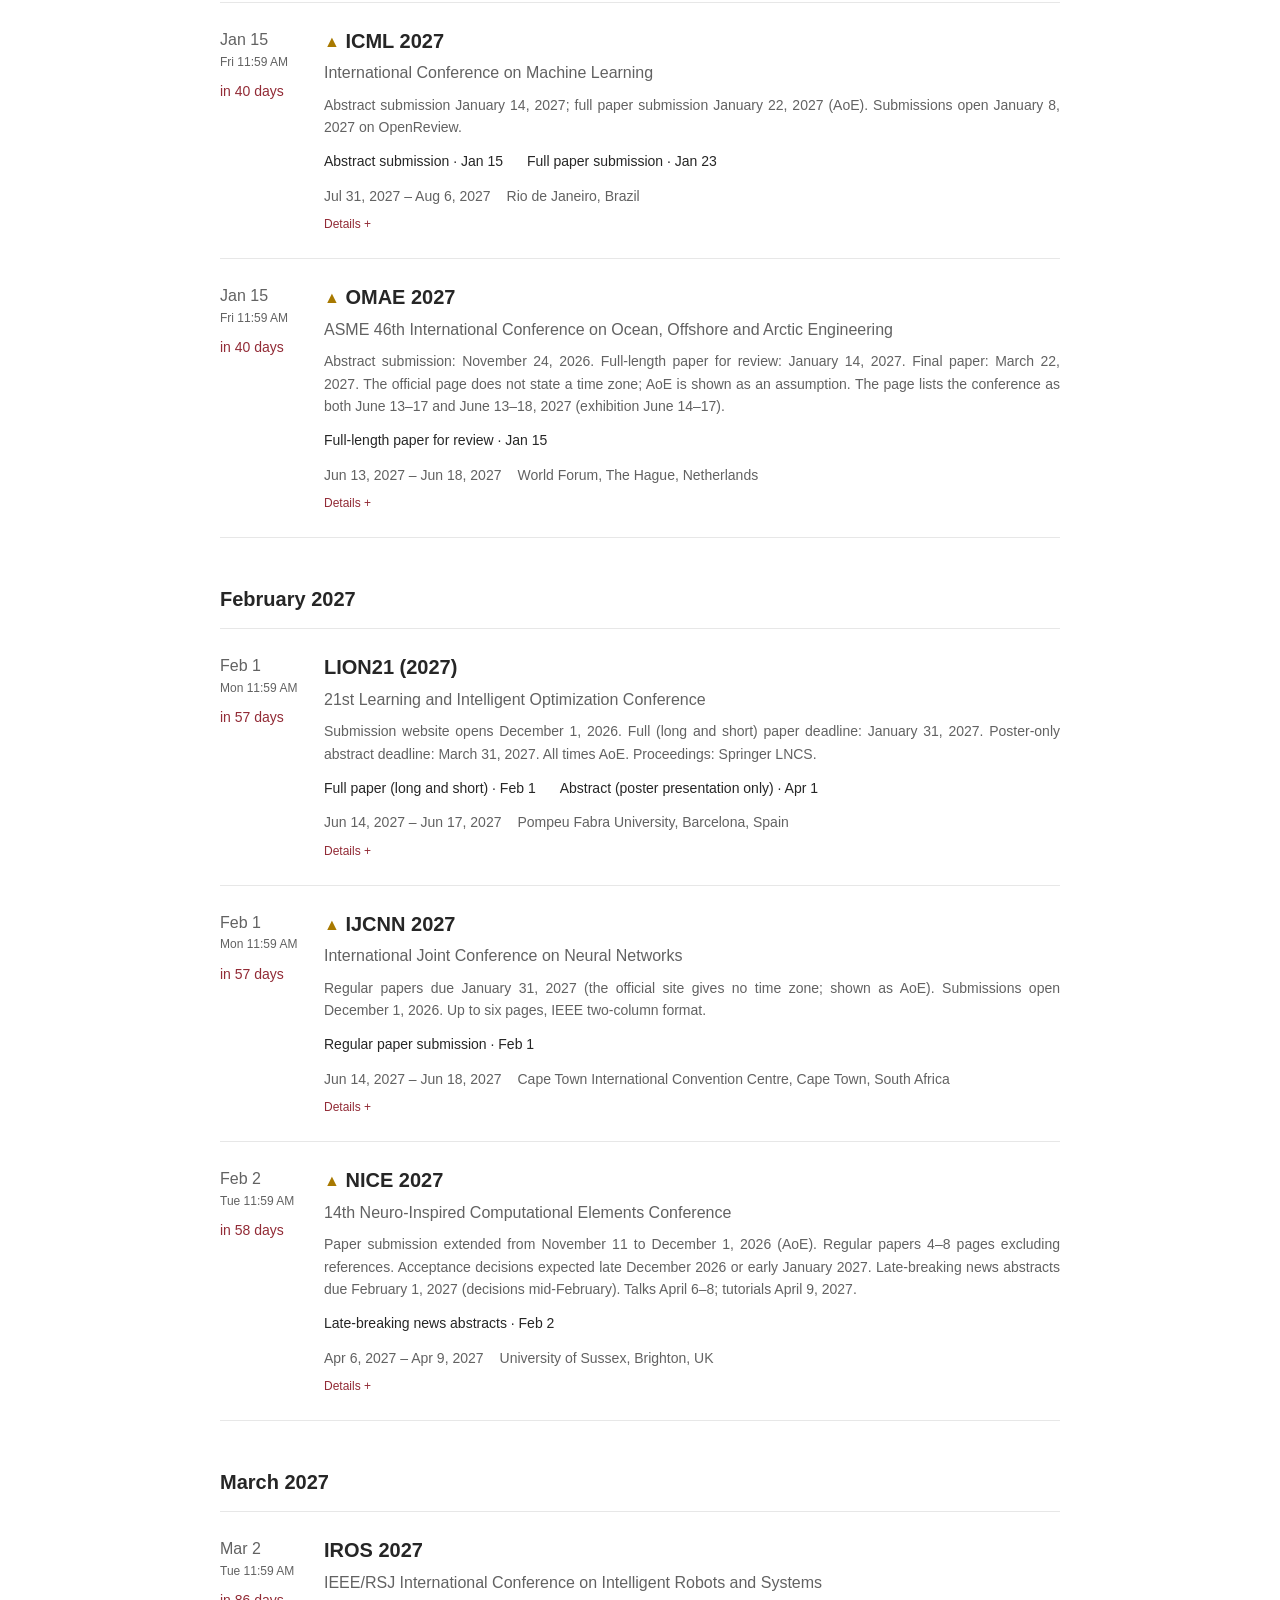
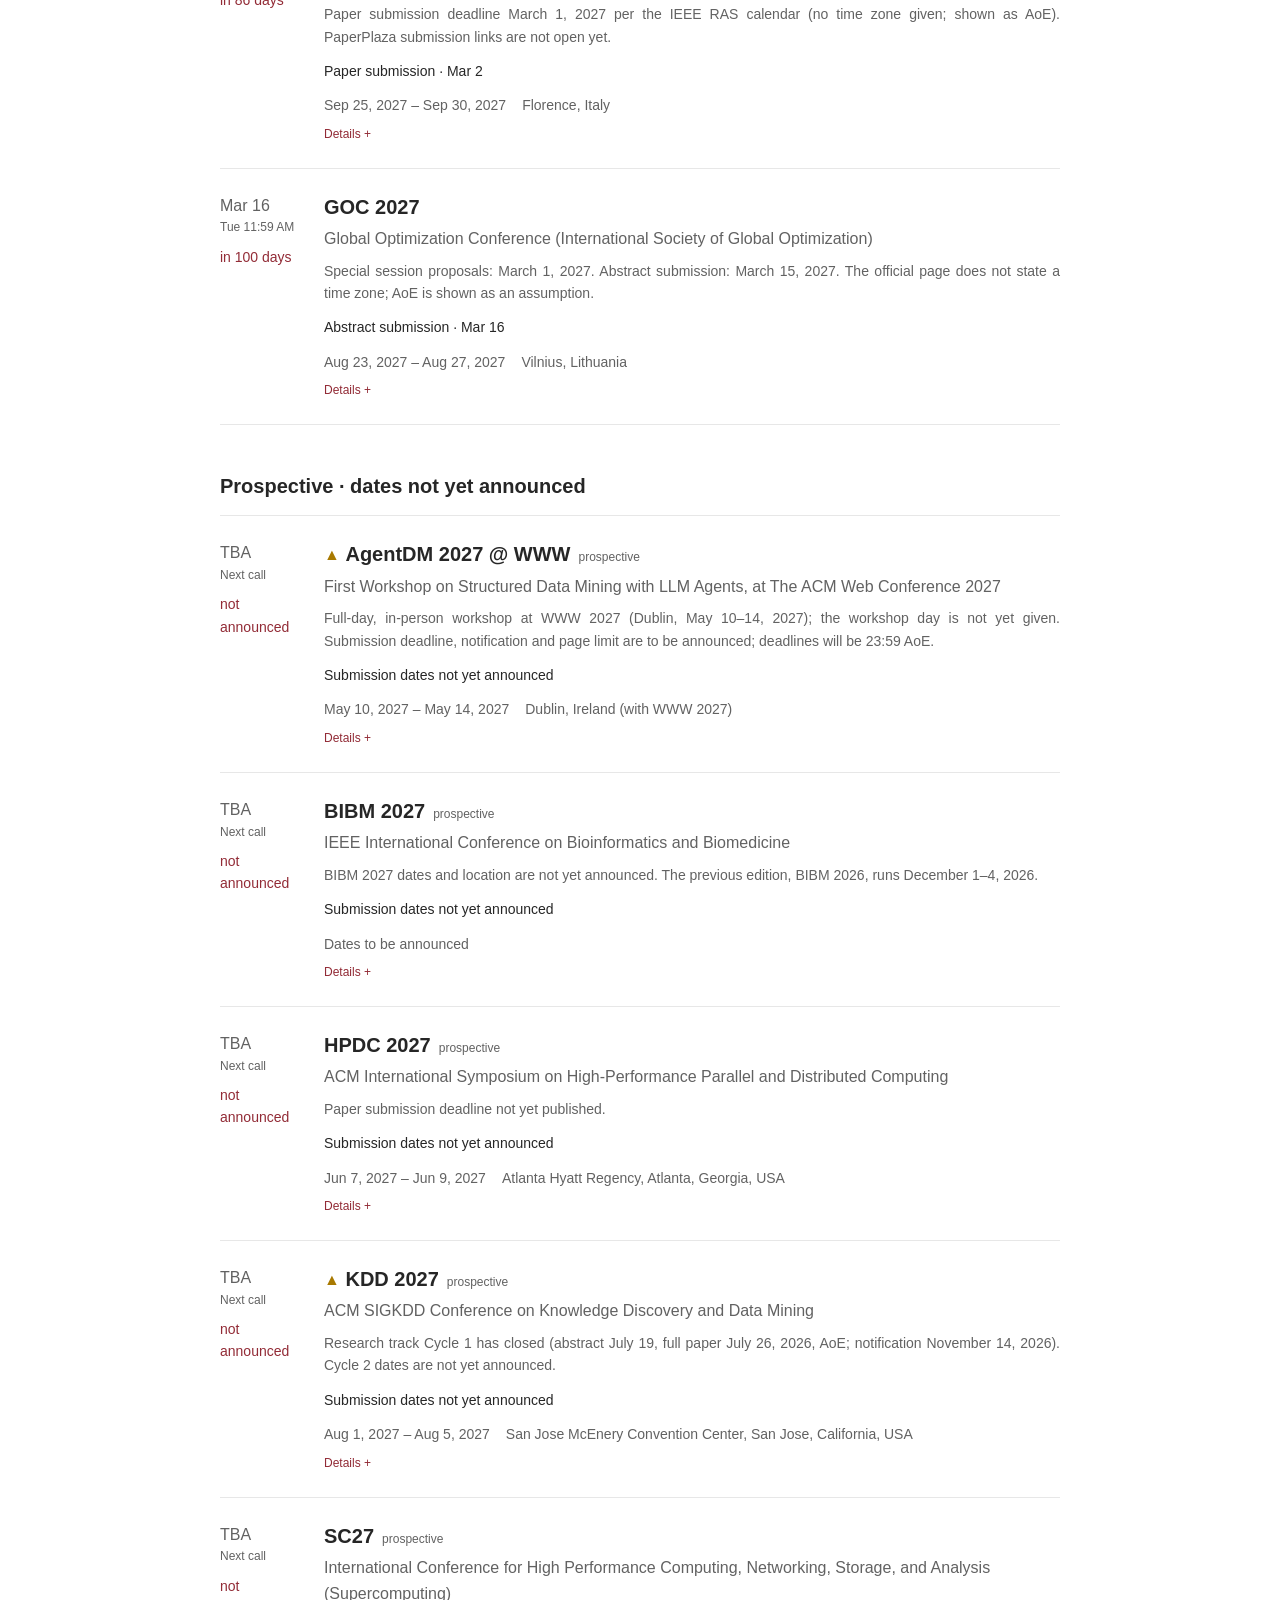
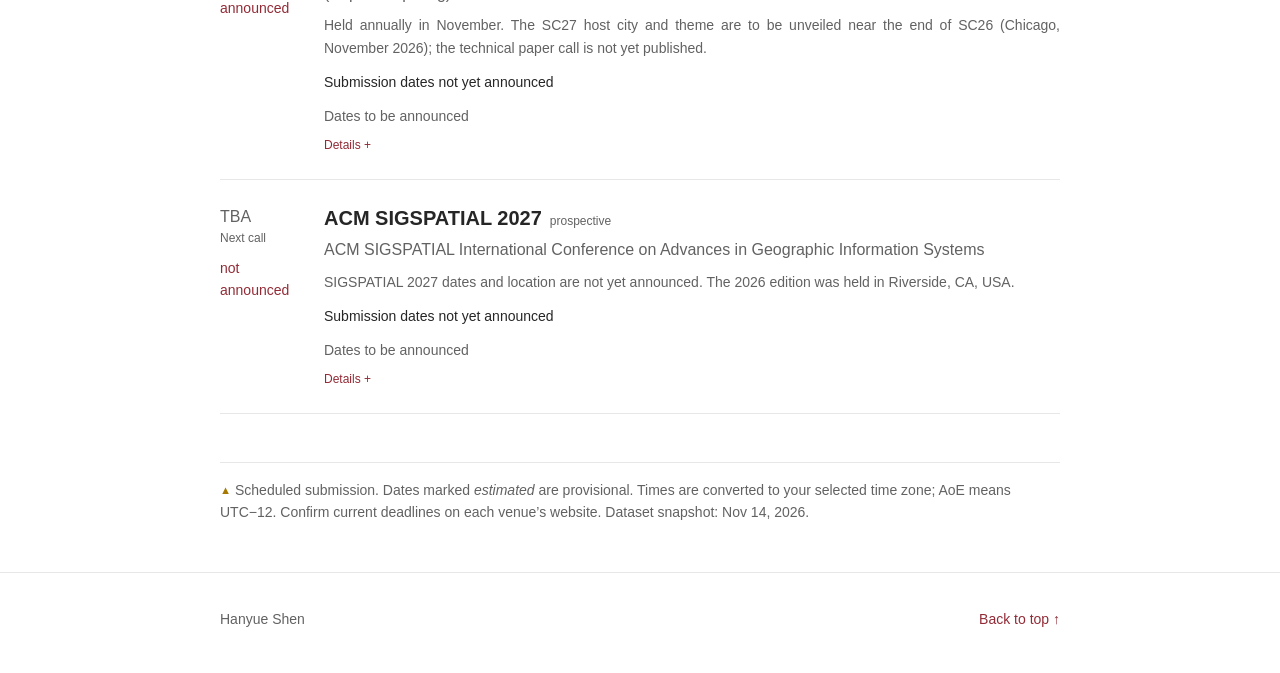
==== commit 5c88f6ef: "Add HPC venues (ICS, HPDC, ISC, PPoPP, IPDPS 2027) and SICON ACM ICS 2027 (Atlanta, FCRC), ISC 2027 " ====
--- a/conferences/index.html
+++ b/conferences/index.html
@@ -6,10 +6,10 @@
   <meta name="robots" content="noindex, nofollow">
   <meta name="description" content="Conference deadlines, a research calendar, and a searchable directory of venues and journals.">
   <title>Conferences · Hanyue Shen</title>
-  <link rel="stylesheet" href="../styles.css?v=20261114-29">
-  <link rel="stylesheet" href="conferences.css?v=20261114-29">
+  <link rel="stylesheet" href="../styles.css?v=20261114-30">
+  <link rel="stylesheet" href="conferences.css?v=20261114-30">
   <script>try { document.documentElement.dataset.theme = localStorage.getItem('conference-theme') || 'light'; } catch {}</script>
-  <script type="module" src="app.js?v=20261114-29"></script>
+  <script type="module" src="app.js?v=20261114-30"></script>
 </head>
 <body>
   <a class="skip-link" href="#results">Skip to results</a>
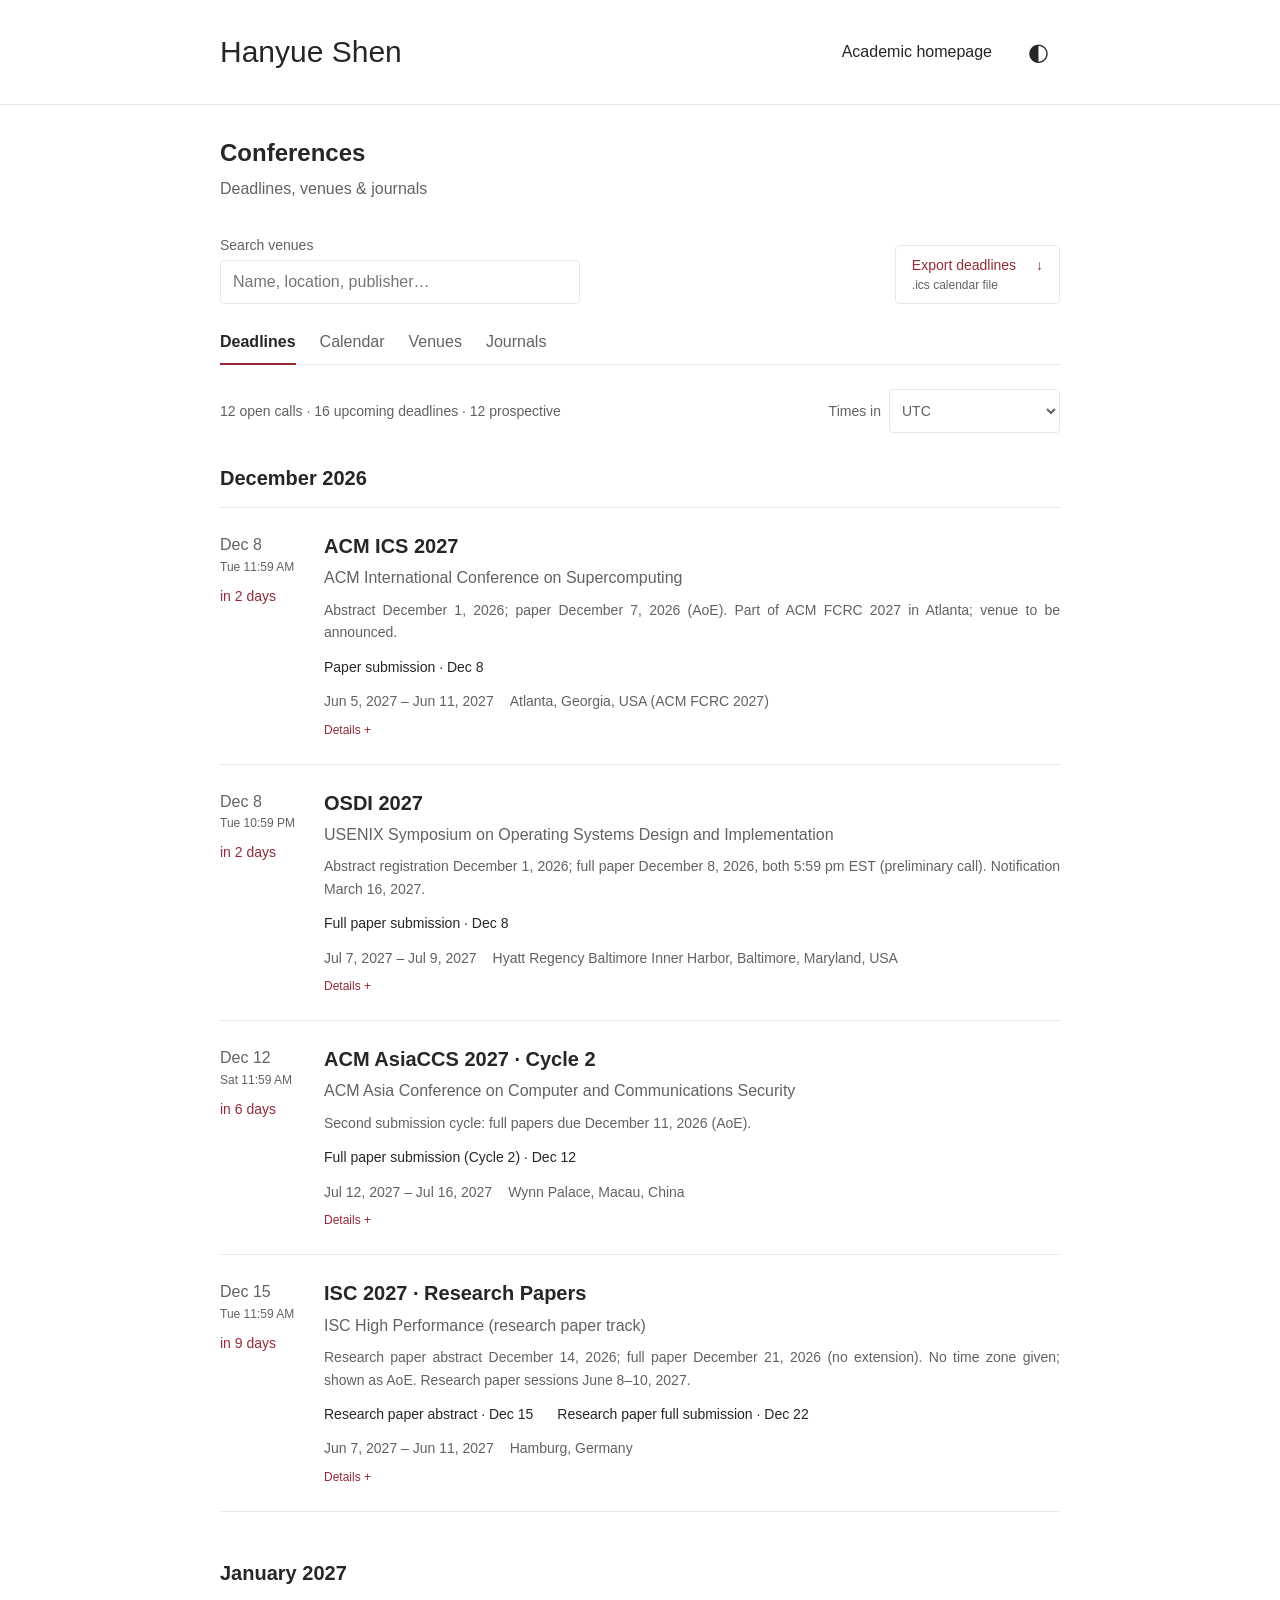
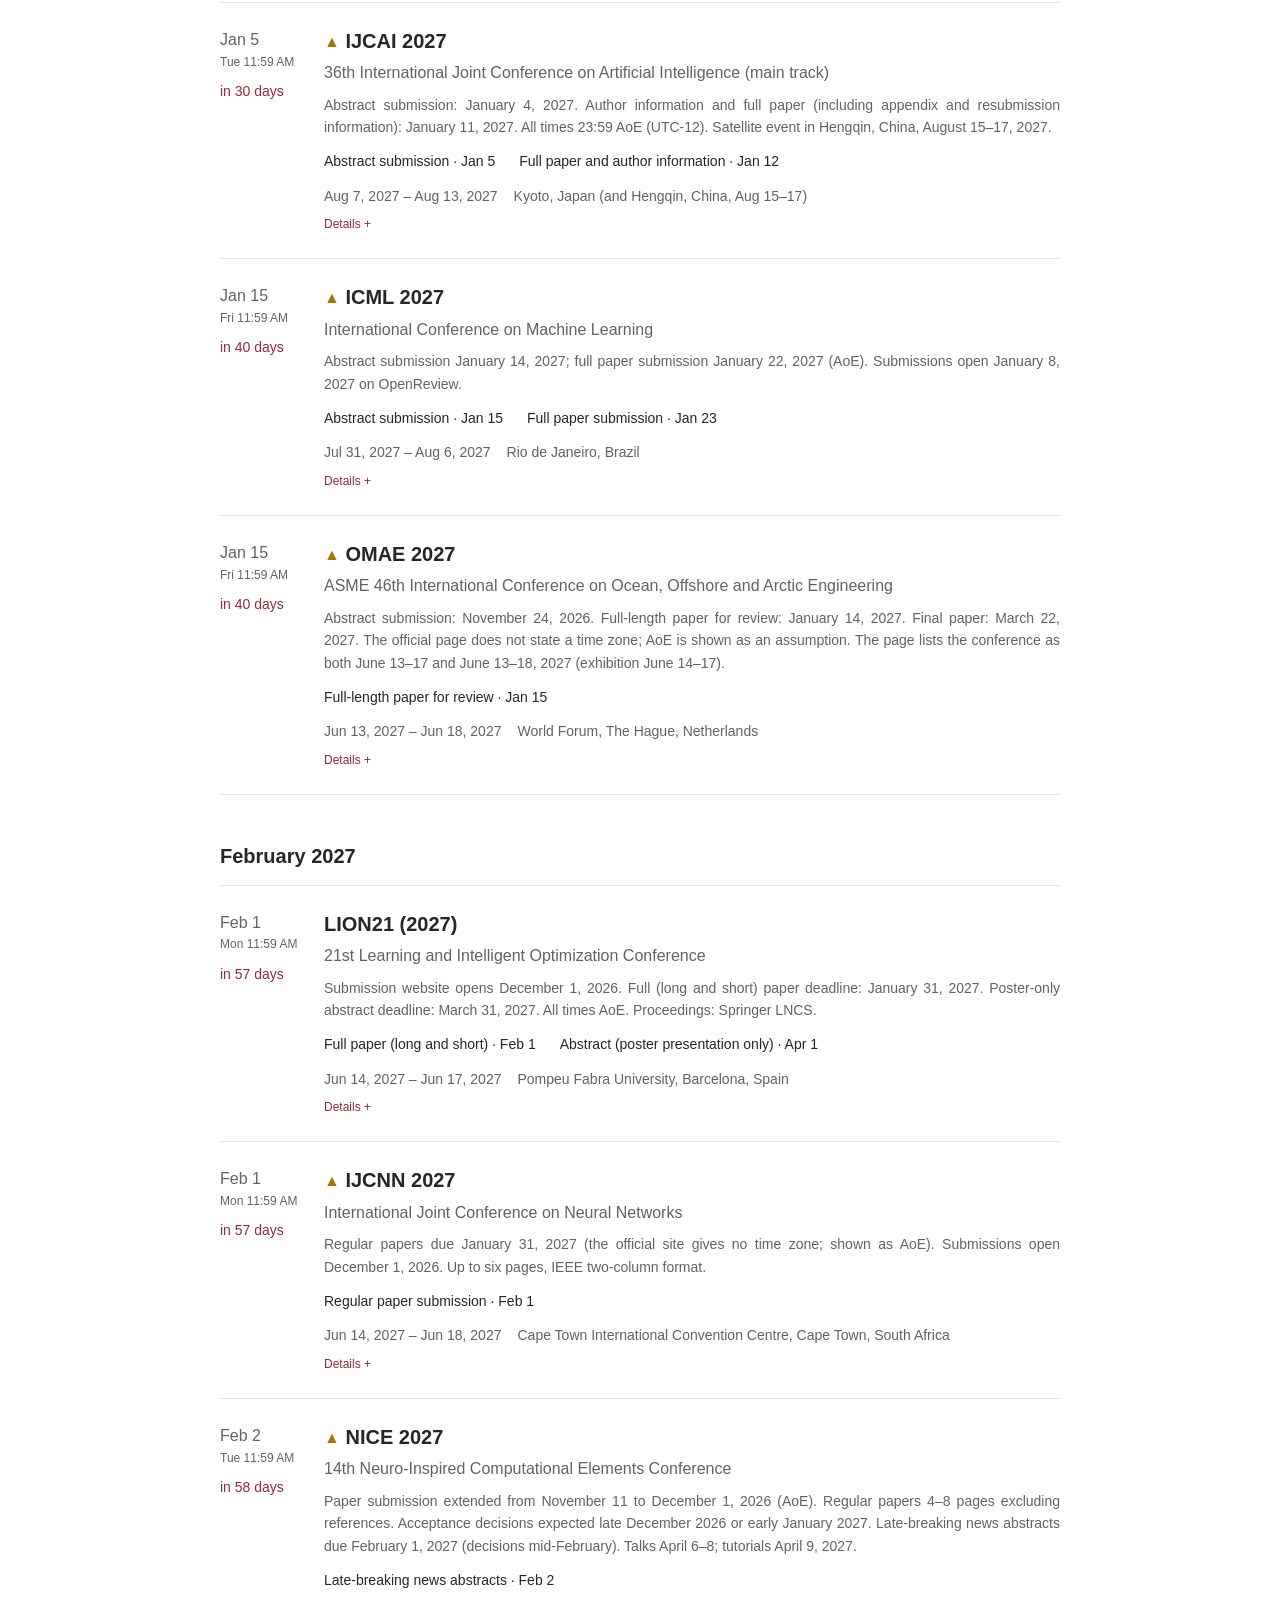
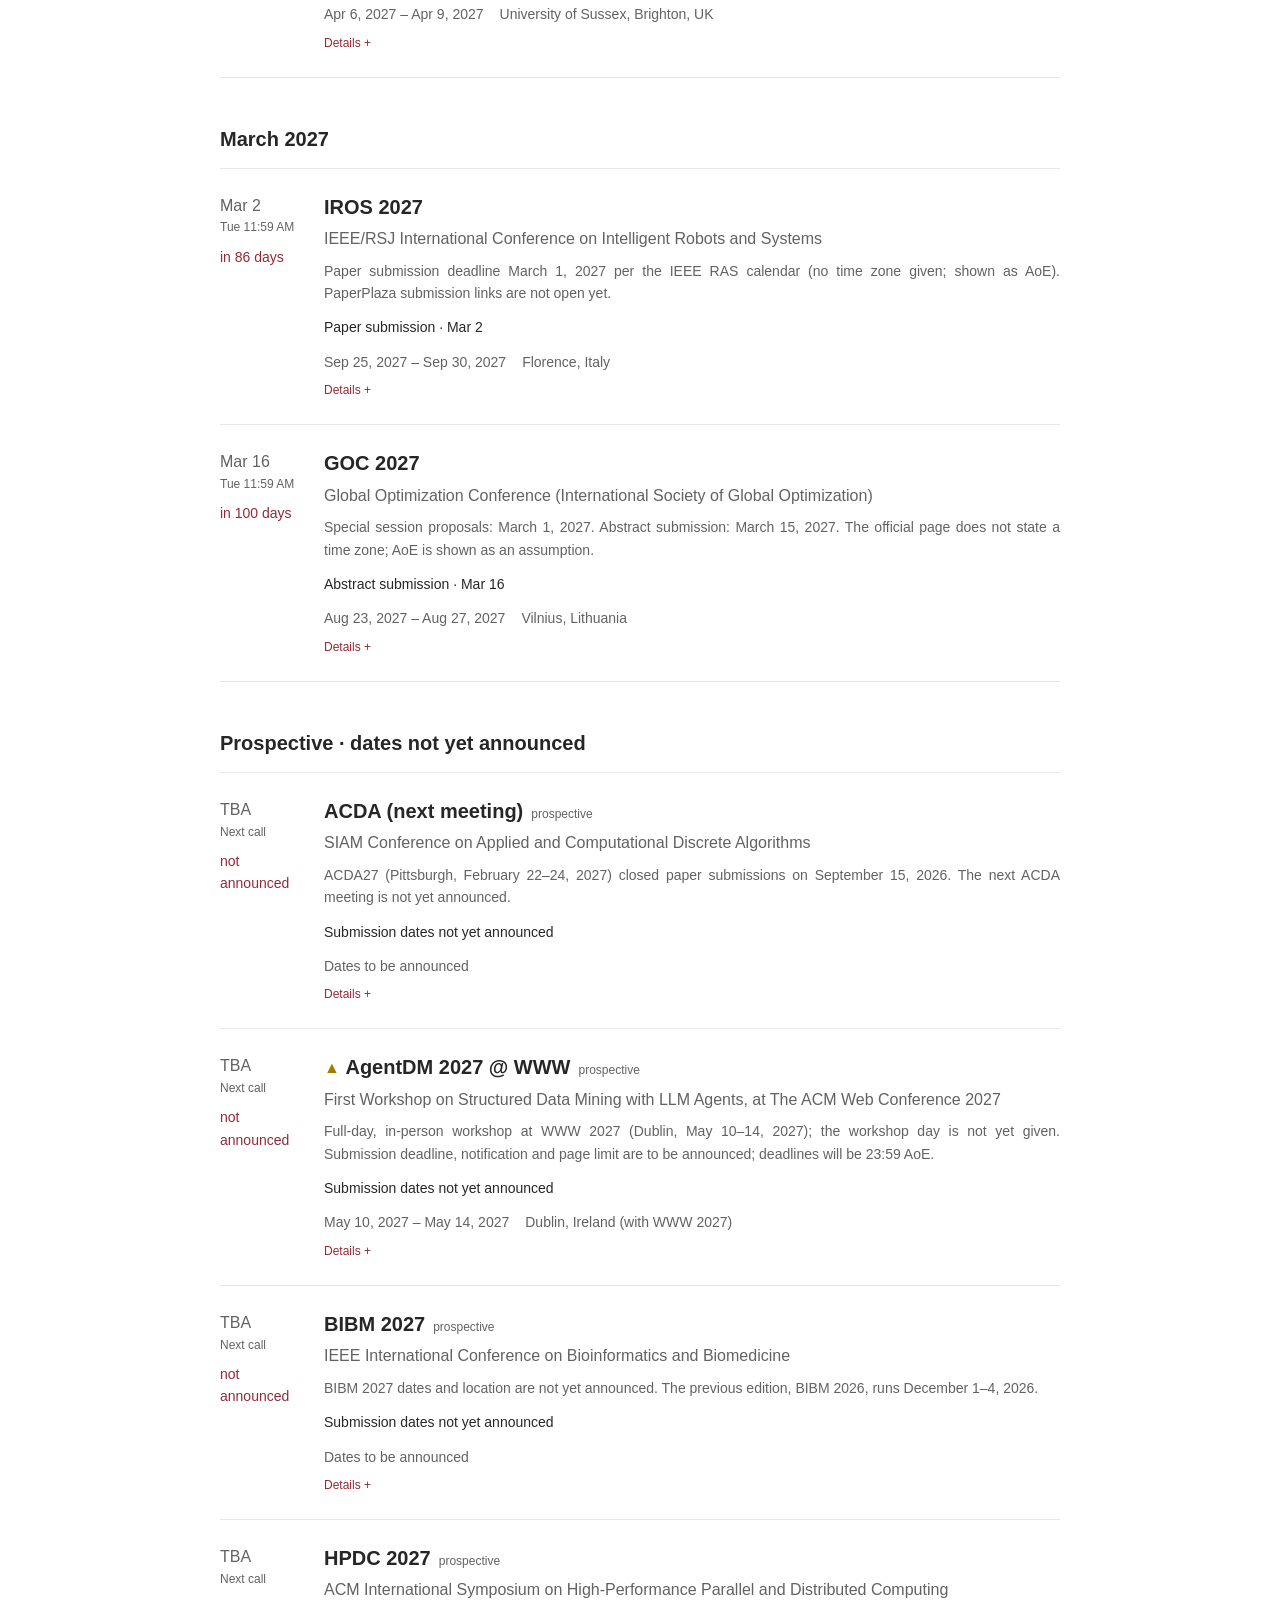
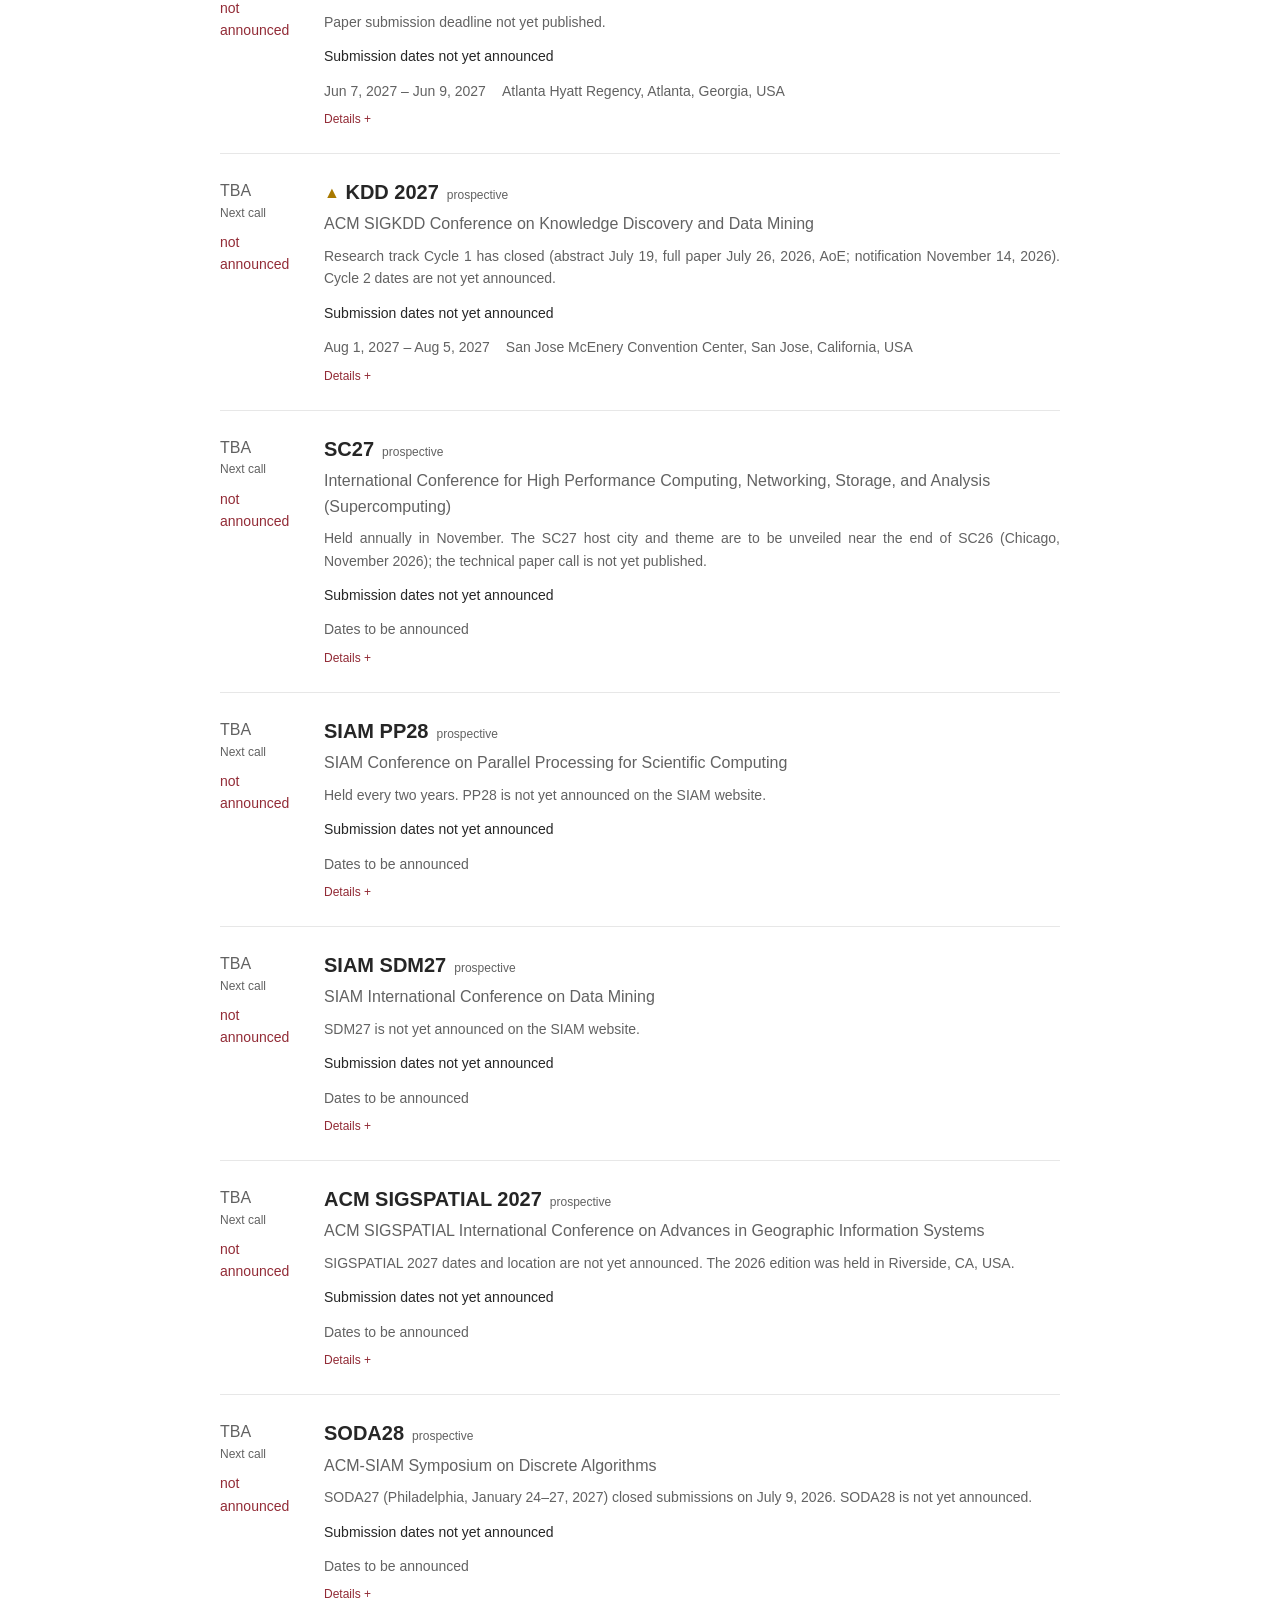
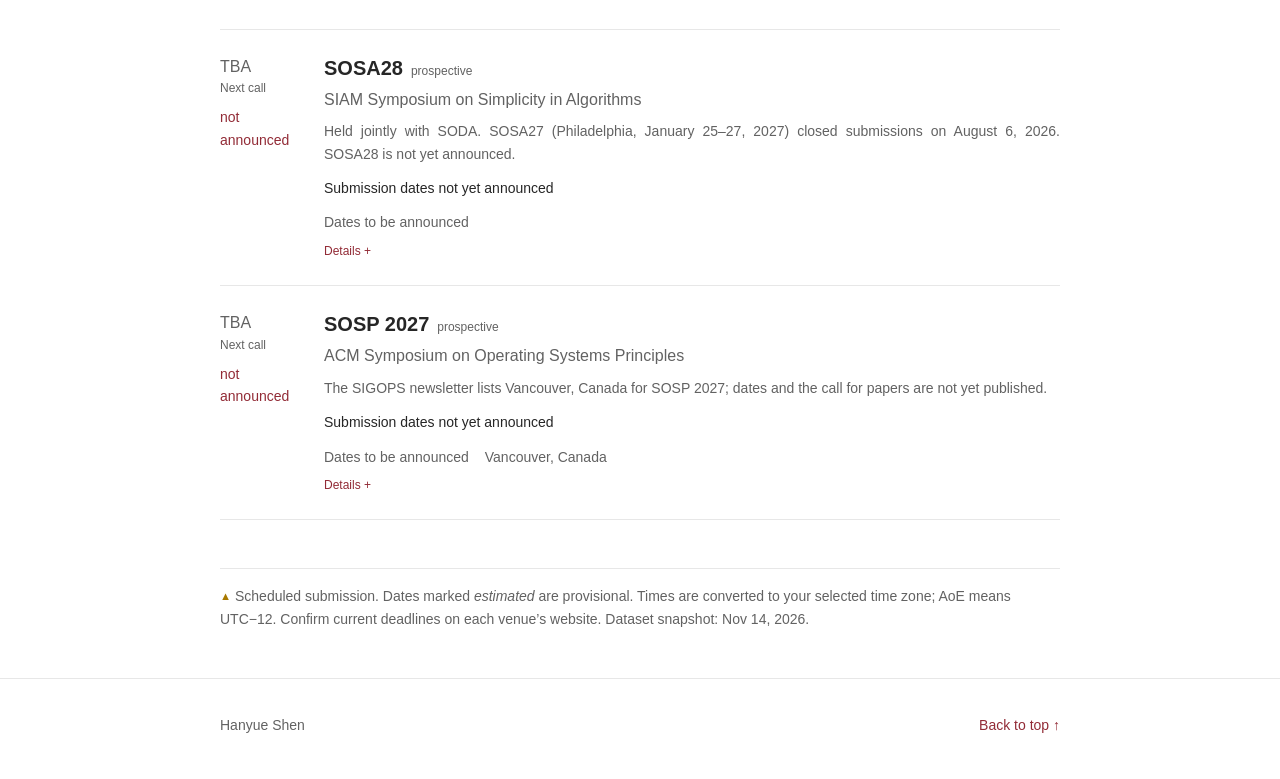
==== commit 2c112ff3: "Drop passed calls; add SIAM venues, OSDI and SOSP Removes editions whose submission deadlines have a" ====
--- a/conferences/index.html
+++ b/conferences/index.html
@@ -6,10 +6,10 @@
   <meta name="robots" content="noindex, nofollow">
   <meta name="description" content="Conference deadlines, a research calendar, and a searchable directory of venues and journals.">
   <title>Conferences · Hanyue Shen</title>
-  <link rel="stylesheet" href="../styles.css?v=20261114-30">
-  <link rel="stylesheet" href="conferences.css?v=20261114-30">
+  <link rel="stylesheet" href="../styles.css?v=20261114-31">
+  <link rel="stylesheet" href="conferences.css?v=20261114-31">
   <script>try { document.documentElement.dataset.theme = localStorage.getItem('conference-theme') || 'light'; } catch {}</script>
-  <script type="module" src="app.js?v=20261114-30"></script>
+  <script type="module" src="app.js?v=20261114-31"></script>
 </head>
 <body>
   <a class="skip-link" href="#results">Skip to results</a>
